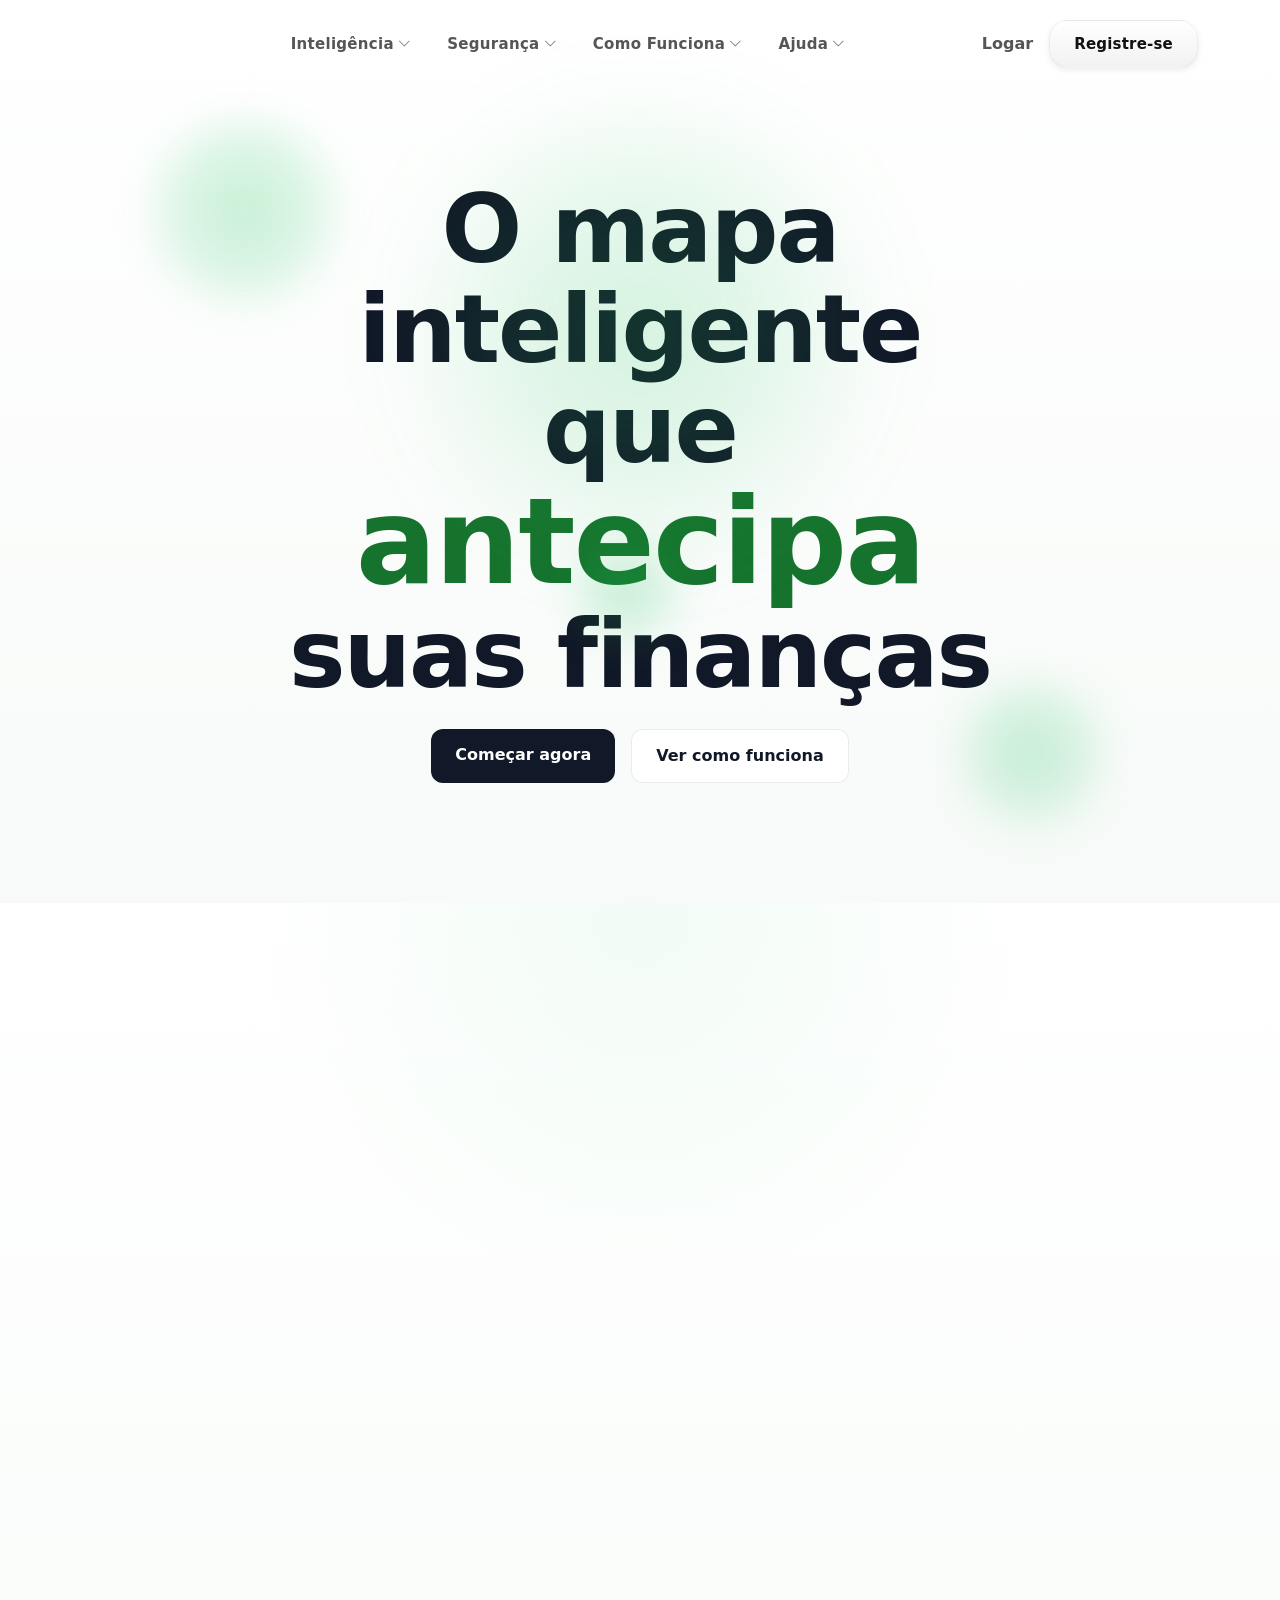
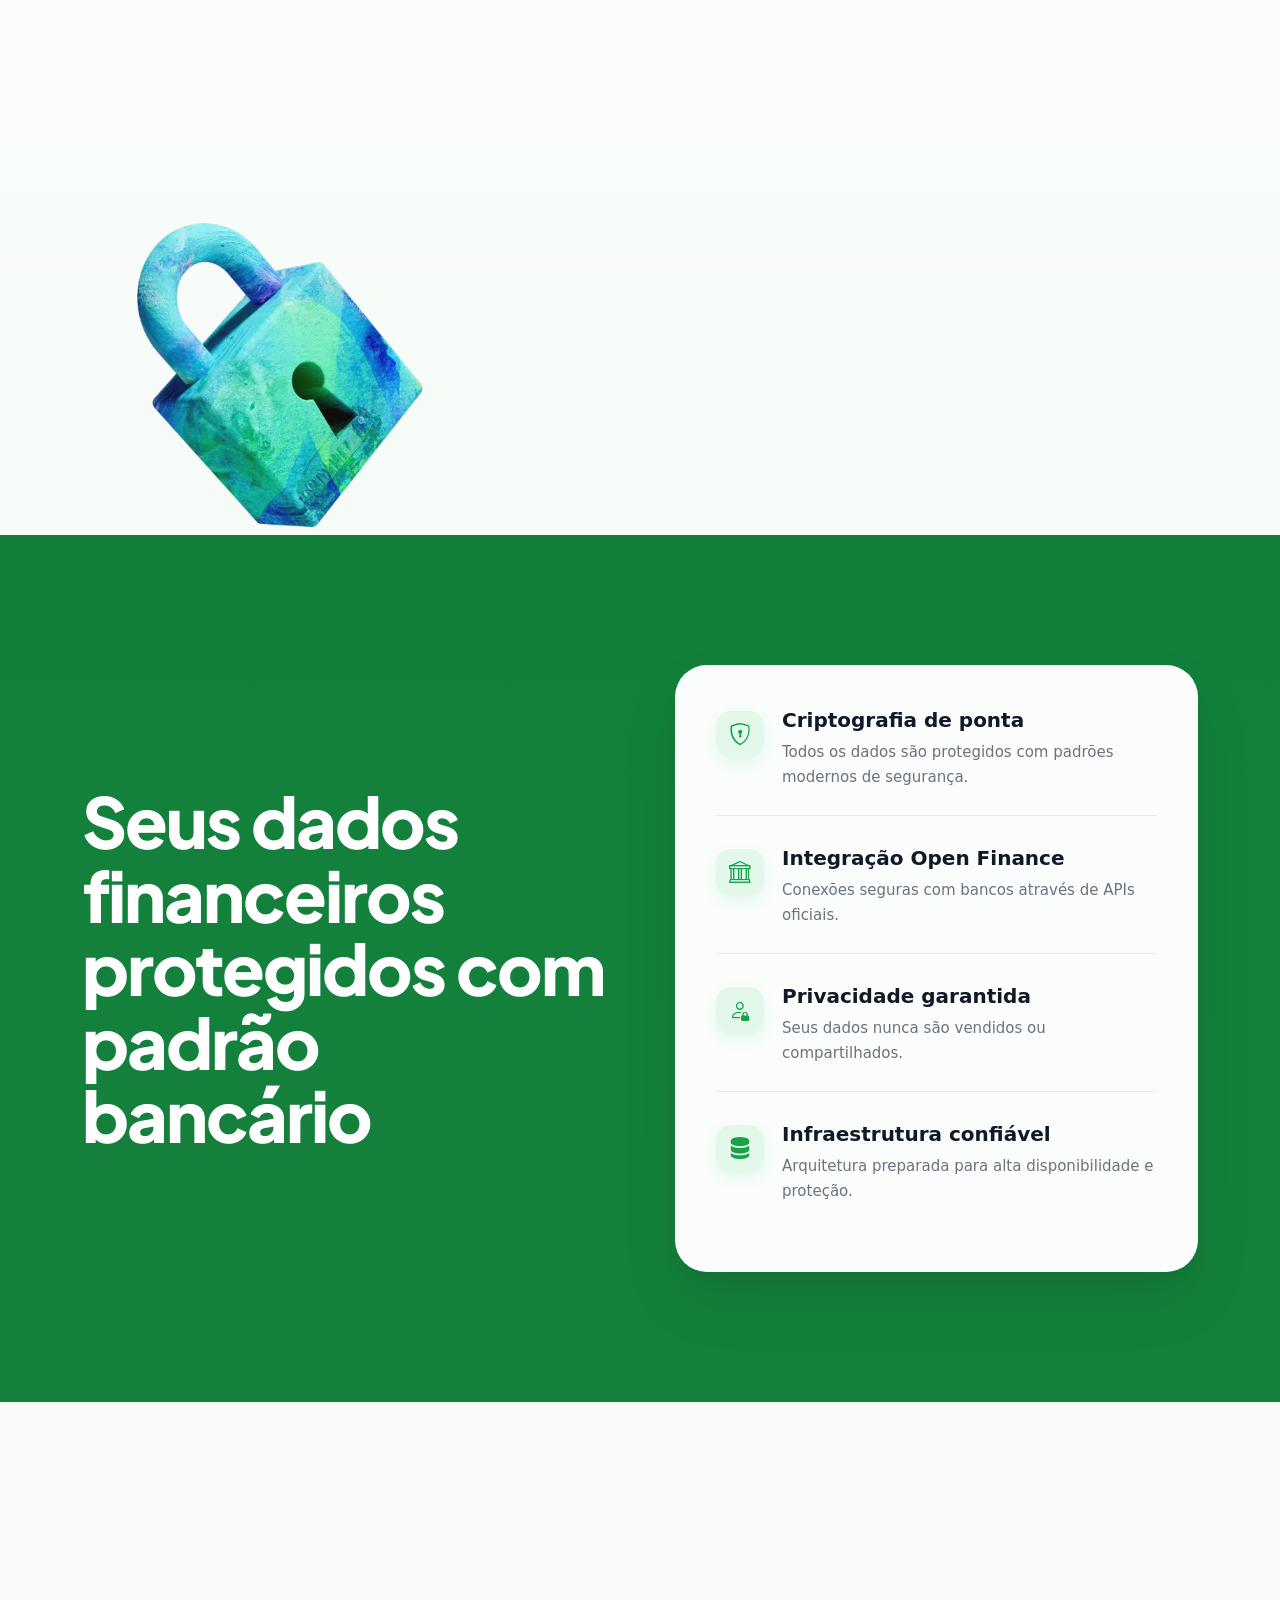
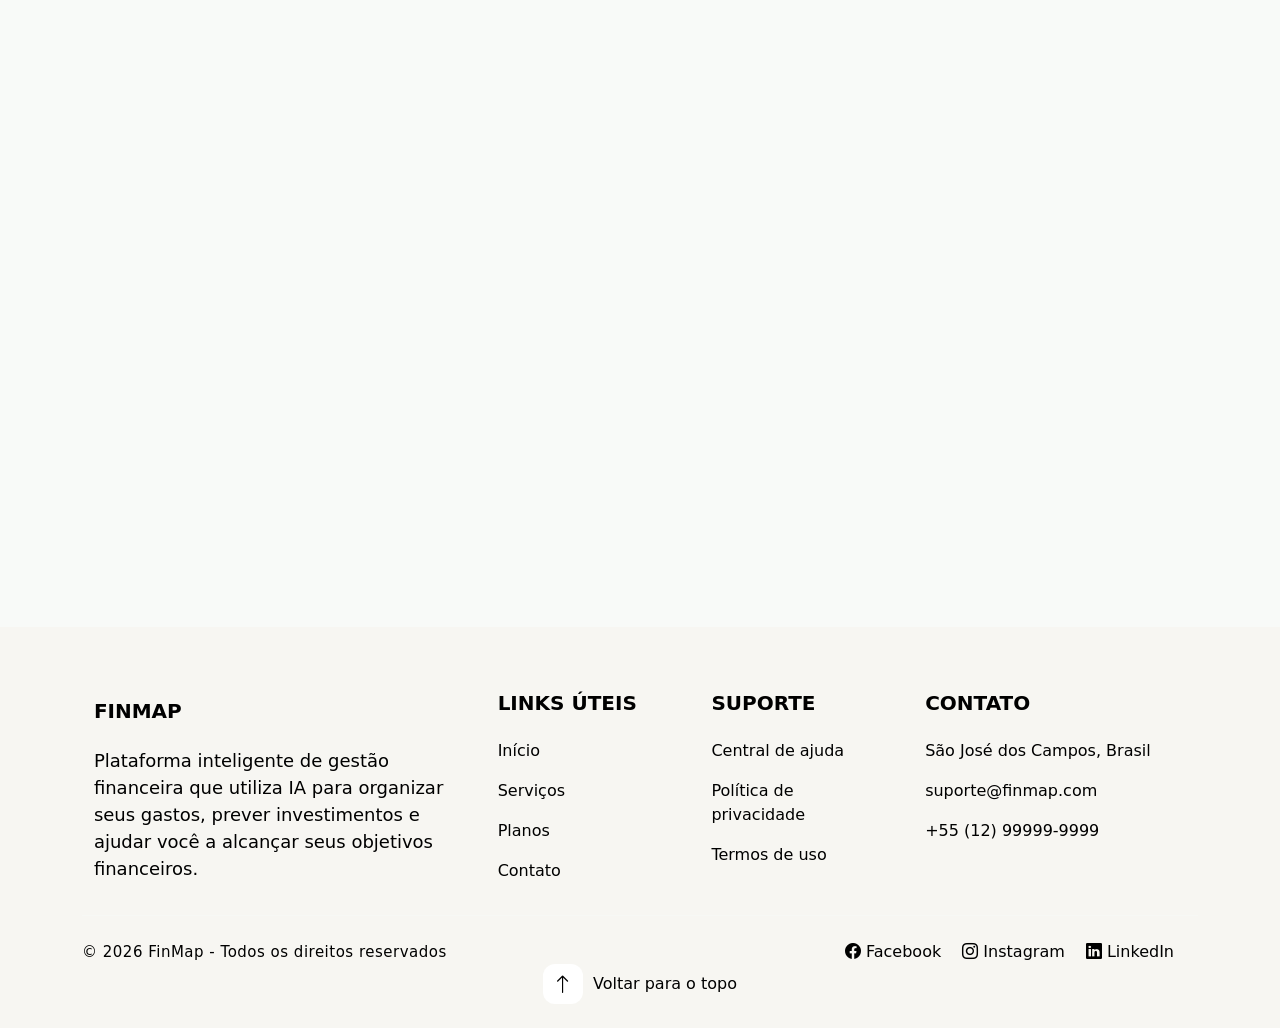
==== index.html @ a9d8cfef "Performance (index.HTML) Alteração de imagem PNG para Webp (Recurso de performance) na landing page." ====
<!DOCTYPE html>
<html lang="pt-br">

<head>
  <meta charset="UTF-8">
  <meta name="viewport" content="width=device-width, initial-scale=1.0">
  <title>FinMap</title>

<script>
    if ("scrollRestoration" in history) {
      history.scrollRestoration = "manual";
    }

    window.addEventListener("pageshow", () => {
      setTimeout(() => {
        window.scrollTo(0, 0);
      }, 0);
    });

    window.addEventListener("load", () => {
      setTimeout(() => {
        window.scrollTo(0, 0);
      }, 0);
    });
  </script>


  <link href="https://fonts.googleapis.com/css2?family=Archivo+Black&display=swap" rel="stylesheet">
  <link href="https://fonts.googleapis.com/css2?family=Plus+Jakarta+Sans:wght@600;700;800&display=swap" rel="stylesheet">

  <link href="https://cdn.jsdelivr.net/npm/bootstrap@5.3.8/dist/css/bootstrap.min.css" rel="stylesheet"
    integrity="sha384-sRIl4kxILFvY47J16cr9ZwB07vP4J8+LH7qKQnuqkuIAvNWLzeN8tE5YBujZqJLB" crossorigin="anonymous">

  <link rel="stylesheet" href="https://cdn.jsdelivr.net/npm/bootstrap-icons@1.11.3/font/bootstrap-icons.css">
  <link rel="stylesheet" href="./FinMap_Projeto/css/style.css">
</head>

<body>

  <header class="main-header" id="header">

    <div class="container header-content">

      <div class="logo">
  <a href="#">
    <img src="./FinMap_Projeto/img/Logo_moderno_da_FINMAP_em_verde-removebg-preview.png" alt="FinMap">
  </a>
</div>

      <nav class="menu d-none d-lg-flex">

        <div class="menu-item">
          <a href="#">Inteligência <i class="bi bi-chevron-down"></i></a>

          <div class="dropdown-panel">
            <div class="dropdown-left">
              <a href="#">Visão Geral</a>
              <a href="#">Análises</a>
              <a href="#">Automação</a>
              <a href="#">Insights</a>
              <a href="#">Relatórios</a>
            </div>

            <div class="dropdown-right">
              <div class="dropdown-card">
                <h4>Decisões Inteligentes</h4>
                <p>Use IA para interpretar dados e sugerir ações com mais rapidez.</p>
              </div>

              <div class="dropdown-card">
                <h4>Previsões Financeiras</h4>
                <p>Antecipe cenários e acompanhe tendências com mais precisão.</p>
              </div>
            </div>
          </div>
        </div>

        <div class="menu-item">
          <a href="#">Segurança <i class="bi bi-chevron-down"></i></a>

          <div class="dropdown-panel">
            <div class="dropdown-left">
              <a href="#">Proteção de Dados</a>
              <a href="#">Criptografia</a>
              <a href="#">Monitoramento</a>
              <a href="#">Controle de Acesso</a>
              <a href="#">Conformidade</a>
            </div>

            <div class="dropdown-right">
              <div class="dropdown-card">
                <h4>Segurança em Tempo Real</h4>
                <p>Monitore acessos e atividades críticas em um só lugar.</p>
              </div>

              <div class="dropdown-card">
                <h4>Privacidade Avançada</h4>
                <p>Proteja as informações sensíveis do seu negócio com confiança.</p>
              </div>
            </div>
          </div>
        </div>

        <div class="menu-item">
          <a href="#">Como Funciona <i class="bi bi-chevron-down"></i></a>

          <div class="dropdown-panel">
            <div class="dropdown-left">
              <a href="#">Etapas</a>
              <a href="#">Integração</a>
              <a href="#">Fluxo da Plataforma</a>
              <a href="#">Painéis</a>
              <a href="#">Implementação</a>
            </div>

            <div class="dropdown-right">
              <div class="dropdown-card">
                <h4>Processo Simplificado</h4>
                <p>Configure sua conta, conecte seus dados e acompanhe tudo em tempo real.</p>
              </div>

              <div class="dropdown-card">
                <h4>Operação Guiada</h4>
                <p>Uma estrutura clara para facilitar a adoção da plataforma.</p>
              </div>
            </div>
          </div>
        </div>

        <div class="menu-item">
          <a href="#">Ajuda <i class="bi bi-chevron-down"></i></a>

          <div class="dropdown-panel">
            <div class="dropdown-left">
              <a href="#">Central de Ajuda</a>
              <a href="#">Documentação</a>
              <a href="#">Suporte</a>
              <a href="#">Perguntas Frequentes</a>
              <a href="#">Contato</a>
            </div>

            <div class="dropdown-right">
              <div class="dropdown-card">
                <h4>Suporte Especializado</h4>
                <p>Encontre respostas rápidas e fale com a equipe quando precisar.</p>
              </div>

              <div class="dropdown-card">
                <h4>Documentação Completa</h4>
                <p>Guias claros para usar todos os recursos da plataforma.</p>
              </div>
            </div>
          </div>
        </div>

      </nav>

      <div class="actions d-flex align-items-center">
        <div class="login-wrapper">

          <a href="login.html" class="login">Logar</a>

          <div class="login-dropdown">
            <a href="#">Ir para o login</a>
          </div>

        </div>

        <a href="registro.html" class="btn-register">
    Registre-se
</a>
      </div>

    </div>
  </header>
  
  <section class="hero-section">

    <div class="container">

      <div class="hero-center">

        <h1 class="hero-title">
          O mapa inteligente que
          <span>antecipa</span>
          suas finanças
        </h1>

        <div class="hero-actions">
          <a href="#" class="hero-btn-primary">Começar agora</a>
          <a href="#" class="hero-btn-secondary">Ver como funciona</a>
        </div>

      </div>

      <div class="hero-glow"></div>

    </div>

    <div class="hero-orb orb-1" data-speed="18"></div>
    <div class="hero-orb orb-2" data-speed="28"></div>
    <div class="hero-orb orb-3" data-speed="22"></div>



  </section>

  <section class="how-section" id="como-funciona">
  <div class="container">

    <div class="section-header reveal">
      <h2 class="section-title">
        O FinMap conecta, interpreta e prevê sua vida financeira
      </h2>
      <p class="section-description">
        Da conexão com APIs bancárias à leitura OCR de notas fiscais, o sistema transforma
        dados dispersos em análises inteligentes, alertas e decisões mais estratégicas.
      </p>
    </div>

    <div class="how-stats-grid reveal">

      <article class="how-stat-card">
        <div class="how-stat-icon">
          <i class="bi bi-bank2"></i>
        </div>
        <span class="how-stat-label">Conexão bancária</span>
        <h3>API Bank</h3>
        <p>
          Integra contas e movimentações bancárias para capturar transações em tempo real
          com mais precisão e menos esforço manual.
        </p>
      </article>

      <article class="how-stat-card">
        <div class="how-stat-icon">
          <i class="bi bi-receipt-cutoff"></i>
        </div>
        <span class="how-stat-label">Leitura OCR</span>
        <h3>Notas fiscais</h3>
        <p>
          Extrai informações de comprovantes e notas por foto, convertendo dados físicos
          em registros financeiros estruturados automaticamente.
        </p>
      </article>

      <article class="how-stat-card">
        <div class="how-stat-icon">
          <i class="bi bi-cpu"></i>
        </div>
        <span class="how-stat-label">Análise inteligente</span>
        <h3>Classificação IA</h3>
        <p>
          Organiza despesas, identifica padrões de consumo e entende o comportamento
          financeiro para gerar uma leitura mais profunda dos gastos.
        </p>
      </article>

      <article class="how-stat-card">
        <div class="how-stat-icon">
          <i class="bi bi-graph-up-arrow"></i>
        </div>
        <span class="how-stat-label">Previsão financeira</span>
        <h3>Insights preditivos</h3>
        <p>
          Antecipação de riscos, projeções de orçamento e alertas estratégicos para apoiar
          decisões antes que o problema aconteça.
        </p>
      </article>

    </div>

    <div class="bank-integration reveal">
  <div class="bank-logos">

    <div class="bank-logo" aria-label="Nubank">
      <img src="./FinMap_Projeto/img/nubank_logo_icon_248348 (1).png" alt="Nubank">
    </div>

    <div class="bank-logo" aria-label="Itaú">
      <img src="./FinMap_Projeto/img/itau-preto.svg" alt="Itaú">
    </div>

    <div class="bank-logo" aria-label="Banco do Brasil">
      <img src="./FinMap_Projeto/img/banco-do-brasil-01-logo-black-and-white.svg" alt="Banco do Brasil">
    </div>

    <div class="bank-logo" aria-label="Bradesco">
      <img src="./FinMap_Projeto/img/Bradesco-logo.svg" alt="Bradesco">
    </div>

    <div class="bank-logo" aria-label="Santander">
      <img src="./FinMap_Projeto/img/santander-logo.svg" alt="Santander">
    </div>

    <div class="bank-logo" aria-label="Inter">
      <img src="./FinMap_Projeto/img/inter-banco.svg" alt="Inter">
    </div>

  </div>
</div>

  </div>
</section>


<div class="security-lock-floating">
  <img src="./FinMap_Projeto/img/cadeado.webp" alt="Segurança">
</div>

<section class="security-section">

  <div class="container security-container">

    <div class="security-left">
      <h2 class="security-title">
        Seus dados financeiros protegidos com padrão bancário
      </h2>
    </div>

    <div class="security-right-card">

      <div class="security-item">
        <i class="bi bi-shield-lock"></i>
        <div>
          <h4>Criptografia de ponta</h4>
          <p>Todos os dados são protegidos com padrões modernos de segurança.</p>
        </div>
      </div>

      <div class="security-item">
        <i class="bi bi-bank"></i>
        <div>
          <h4>Integração Open Finance</h4>
          <p>Conexões seguras com bancos através de APIs oficiais.</p>
        </div>
      </div>

      <div class="security-item">
        <i class="bi bi-person-lock"></i>
        <div>
          <h4>Privacidade garantida</h4>
          <p>Seus dados nunca são vendidos ou compartilhados.</p>
        </div>
      </div>

      <div class="security-item">
        <i class="bi bi-server"></i>
        <div>
          <h4>Infraestrutura confiável</h4>
          <p>Arquitetura preparada para alta disponibilidade e proteção.</p>
        </div>
      </div>

    </div>

  </div>

</section>

<section class="benefits-section">

  <div class="container benefits-wrap">

    <!-- LEFT -->
    <div class="benefits-left reveal">

      <h2 class="benefits-title">
        Mais controle e clareza sobre o seu dinheiro
      </h2>

      <div class="benefits-nav">

        <button class="benefits-btn prev-btn" type="button" aria-label="Anterior">
          <i class="bi bi-arrow-left"></i>
        </button>

        <button class="benefits-btn next-btn" type="button" aria-label="Próximo">
          <i class="bi bi-arrow-right"></i>
        </button>

      </div>

    </div>


    <!-- RIGHT -->
    <div class="benefits-right reveal">

      <div class="benefits-slider" id="benefitsSlider">

        <!-- CARD 1 -->
        <article class="benefit-card active">

          <div class="benefit-card-icon">
            <i class="bi bi-eye"></i>
          </div>

          <div class="benefit-card-content">
            <h4>Visão completa dos gastos</h4>
            <p>
              Entenda exatamente para onde seu dinheiro está indo,
              com leitura clara por categorias e movimentações.
            </p>
          </div>

          <span class="benefit-card-tag">
            Controle total
          </span>

        </article>


        <!-- CARD 2 -->
        <article class="benefit-card">

          <div class="benefit-card-icon">
            <i class="bi bi-bell"></i>
          </div>

          <div class="benefit-card-content">
            <h4>Alertas inteligentes</h4>
            <p>
              Receba avisos antes que seus gastos saiam do controle
              e antecipe desequilíbrios financeiros.
            </p>
          </div>

          <span class="benefit-card-tag">
            Monitoramento
          </span>

        </article>


        <!-- CARD 3 -->
        <article class="benefit-card">

          <div class="benefit-card-icon">
            <i class="bi bi-lightning-charge"></i>
          </div>

          <div class="benefit-card-content">
            <h4>Automação financeira</h4>
            <p>
              O sistema organiza dados automaticamente via API bancária
              e OCR, reduzindo trabalho manual.
            </p>
          </div>

          <span class="benefit-card-tag">
            Mais agilidade
          </span>

        </article>


        <!-- CARD 4 -->
        <article class="benefit-card">

          <div class="benefit-card-icon">
            <i class="bi bi-graph-up"></i>
          </div>

          <div class="benefit-card-content">
            <h4>Decisões mais inteligentes</h4>
            <p>
              Use análises e previsões para planejar melhor seu orçamento
              e tomar decisões com mais confiança.
            </p>
          </div>

          <span class="benefit-card-tag">
            Insights IA
          </span>

        </article>

      </div>

    </div>

  </div>

</section>

<footer class="footer text-light pt-5 pb-4">

  <div class="container text-md-left">
    <div class="row text-md-left">
      <div class="text-p col-md-4 col-lg-4 col-xl-4 mx-auto mt-4">
        <h5 class="text-uppercase mb-4 fw-bold">FinMap</h5>
        <p>
          Plataforma inteligente de gestão financeira que utiliza IA para
          organizar seus gastos, prever investimentos e ajudar você a
          alcançar seus objetivos financeiros.
        </p>
      </div>

      <div class="col-md-3 col-lg-2 col-xl-2 mx-auto mt-3">
        <h5 class="text-uppercase mb-4 fw-bold">Links úteis</h5>
        <p><a href="#" class="text-decoration-none">Início</a></p>
        <p><a href="#" class="text-decoration-none">Serviços</a></p>
        <p><a href="#" class="text-decoration-none">Planos</a></p>
        <p><a href="#" class="text-decoration-none">Contato</a></p>
      </div>

      <div class="col-md-3 col-lg-2 col-xl-2 mx-auto mt-3">
        <h5 class="text-uppercase mb-4 fw-bold">Suporte</h5>
        <p><a href="#" class="text-decoration-none">Central de ajuda</a></p>
        <p><a href="#" class="text-decoration-none">Política de privacidade</a></p>
        <p><a href="#" class="text-decoration-none">Termos de uso</a></p>
      </div>

      <div class="col-md-4 col-lg-3 col-xl-3 mx-auto mt-3">
        <h5 class="text-uppercase mb-4 fw-bold">Contato</h5>
        <p>São José dos Campos, Brasil</p>
        <p>suporte@finmap.com</p>
        <p>+55 (12) 99999-9999</p>
      </div>

    </div>

    <hr class="mb-4">

    <div class="row align-items-center">

      <div class="row align-items-center">

  <div class="col-md-7 col-lg-8">
    <p class="footer-text mb-0">
      © 2026 FinMap - Todos os direitos reservados
    </p>
  </div>

  <div class="col-md-5 col-lg-4 text-md-end footer-links">

    <a href="#" class="me-3">
      <i class="bi bi-facebook"></i> Facebook
    </a>

    <a href="#" class="me-3">
      <i class="bi bi-instagram"></i> Instagram
    </a>

    <a href="#">
      <i class="bi bi-linkedin"></i> LinkedIn
    </a>

  </div>

</div>
</div>

<a href="#" class="back-top">
  <span class="arrow-box">
    <i class="bi bi-arrow-up"></i>
  </span>
  <span class="back-text">Voltar para o topo</span>
</a>

</footer>

<script>
  document.addEventListener("DOMContentLoaded", () => {
    const benefitCards = document.querySelectorAll(".benefit-card");
    const prevBtn = document.querySelector(".prev-btn");
    const nextBtn = document.querySelector(".next-btn");

    if (!benefitCards.length || !prevBtn || !nextBtn) return;

    let currentIndex = 0;

    function updateBenefitsSlider() {
      benefitCards.forEach((card, index) => {
        card.classList.remove("active", "next", "hidden");

        if (index === currentIndex) {
          card.classList.add("active");
        } else if (index === (currentIndex + 1) % benefitCards.length) {
          card.classList.add("next");
        } else {
          card.classList.add("hidden");
        }
      });
    }

    prevBtn.addEventListener("mousedown", (e) => e.preventDefault());
    nextBtn.addEventListener("mousedown", (e) => e.preventDefault());

    prevBtn.addEventListener("click", (e) => {
      e.preventDefault();
      currentIndex = (currentIndex - 1 + benefitCards.length) % benefitCards.length;
      updateBenefitsSlider();
    });

    nextBtn.addEventListener("click", (e) => {
      e.preventDefault();
      currentIndex = (currentIndex + 1) % benefitCards.length;
      updateBenefitsSlider();
    });

    updateBenefitsSlider();
  });
</script>

  <script src="./FinMap_Projeto/js/script.js"></script>
  <script src="https://cdn.jsdelivr.net/npm/bootstrap@5.3.8/dist/js/bootstrap.bundle.min.js"></script>


</body>

</html>
---- FinMap_Projeto/css/style.css ----
/* =========================
   BASE
========================= */

body {
    margin: 0;
    background: #ffffff;
    font-family: system-ui;
}


/* =========================
   HEADER
========================= */

.main-header {
    position: fixed;
    top: 0;
    left: 0;
    width: 100%;
    height: 88px; /* altura fixa do header */
    padding: 0;   /* remove o padding que fazia crescer */
    transition: all 0.35s ease;
    z-index: 1000;
    display: flex;
    align-items: center;
}

.main-header.scrolled {
    height: 74px;
    background: rgba(255, 255, 255, 0.75);
    backdrop-filter: blur(12px);
    -webkit-backdrop-filter: blur(12px);
    border-bottom: 1px solid rgba(0, 0, 0, 0.08);
    box-shadow: 0 4px 20px rgba(0, 0, 0, 0.05);
}

.header-content {
    display: flex;
    align-items: center;
    justify-content: space-between;
    width: 100%;
    height: 100%;
}

/* =========================
   LOGO
========================= */

.logo {
    display: flex;
    align-items: center;
    height: 100%;
    flex-shrink: 0;
}

.logo a {
    display: flex;
    align-items: center;
    height: 100%;
    text-decoration: none;
}

.logo img {
    display: block;
    height: 200px; /* aumenta aqui sem crescer o header */
    width: auto;
    max-width: 220px;
    object-fit: contain;
}
/* =========================
   MENU
========================= */

.menu {
    display: flex;
    align-items: center;
    gap: 8px;
}

.menu-item {
    position: relative;
}

/* área invisível para manter o hover ao mover o mouse até o dropdown */
.menu-item::after {
    content: "";
    position: absolute;
    top: 100%;
    left: 0;
    width: 100%;
    height: 24px;
}

.menu-item > a {
    text-decoration: none;
    margin: 0 14px;
    color: #555;
    font-size: 15px;
    font-weight: 700;
    letter-spacing: 0.3px;

    display: flex;
    align-items: center;
    gap: 4px;

    transition: color 0.35s ease;
}

.menu-item > a:hover {
    color: #000;
}

.menu-item > a i {
    font-size: 13px;
    opacity: 0.8;
    color: inherit;
    display: inline-block;
    transition: transform 0.35s ease, color 0.35s ease, opacity 0.35s ease;
}

.menu-item:hover > a i {
    transform: translateY(3px);
    opacity: 1;
}


/* =========================
   DROPDOWN PANEL
========================= */

.dropdown-panel {
    position: absolute;
    top: calc(100% + 22px);
    left: 50%;
    transform: translateX(-50%) translateY(12px);

    width: 560px;
    min-height: 230px;

    display: flex;
    gap: 22px;

    padding: 22px;
    border-radius: 24px;

    background: rgba(255, 255, 255, 0.78);
    backdrop-filter: blur(18px);
    -webkit-backdrop-filter: blur(18px);

    border: 1px solid rgba(0, 0, 0, 0.08);
    box-shadow: 0 20px 60px rgba(0, 0, 0, 0.10);

    opacity: 0;
    visibility: hidden;
    pointer-events: none;

    transition: opacity 0.28s ease, transform 0.28s ease, visibility 0.28s ease;
    z-index: 999;
}

.menu-item:hover .dropdown-panel {
    opacity: 1;
    visibility: visible;
    pointer-events: auto;
    transform: translateX(-50%) translateY(0);
}


/* =========================
   DROPDOWN LEFT
========================= */

.dropdown-left {
    width: 180px;
    display: flex;
    flex-direction: column;
    gap: 14px;
    padding-top: 6px;
}

.dropdown-left a {
    text-decoration: none;
    color: #3f3f3f;
    font-size: 15px;
    font-weight: 600;
    transition: color 0.25s ease, transform 0.25s ease;
}

.dropdown-left a:hover {
    color: #000;
    transform: translateX(4px);
}


/* =========================
   DROPDOWN RIGHT
========================= */

.dropdown-right {
    flex: 1;
    display: grid;
    grid-template-columns: repeat(2, 1fr);
    gap: 14px;
}


/* =========================
   DROPDOWN CARDS
========================= */

.dropdown-card {
    min-height: 170px;
    padding: 18px;
    border-radius: 18px;

    background: linear-gradient(
        180deg,
        rgba(255, 255, 255, 0.85),
        rgba(244, 244, 244, 0.92)
    );

    border: 1px solid rgba(0, 0, 0, 0.06);

    box-shadow:
        0 8px 24px rgba(0, 0, 0, 0.06),
        inset 0 1px 0 rgba(255, 255, 255, 0.8);

    transition: transform 0.28s ease, box-shadow 0.28s ease;
}

.dropdown-card:hover {
    transform: translateY(-3px);
    box-shadow:
        0 14px 28px rgba(0, 0, 0, 0.10),
        inset 0 1px 0 rgba(255, 255, 255, 0.85);
}

.dropdown-card h4 {
    margin: 0 0 10px 0;
    font-size: 20px;
    line-height: 1.2;
    color: #1d1d1d;
    font-weight: 700;
}

.dropdown-card p {
    margin: 0;
    font-size: 13px;
    line-height: 1.5;
    color: #555;
}




/* =========================
   ACTIONS
========================= */

.actions {
    display: flex;
    align-items: center;
    gap: 16px;
}

.login-wrapper {
    position: relative;
    display: flex;
    align-items: center;
}

.login {
    color: #555;
    cursor: pointer;
    font-weight: 600;
    text-decoration: none;
    transition: color 0.3s ease;
}

.login:hover {
    color: #000;
}


/* =========================
   LOGIN TOOLTIP
========================= */

.login-tooltip {
    position: absolute;
    top: calc(100% + 12px);
    left: 50%;
    transform: translateX(-50%) translateY(8px);

    background: #111;
    color: #fff;

    padding: 10px 14px;
    border-radius: 14px;

    font-size: 13px;
    font-weight: 500;
    line-height: 1;

    white-space: nowrap;

    opacity: 0;
    visibility: hidden;
    pointer-events: none;

    box-shadow: 0 10px 24px rgba(0, 0, 0, 0.18);
    transition: opacity 0.25s ease, transform 0.25s ease, visibility 0.25s ease;

    z-index: 1001;
}

.login-tooltip::after {
    content: "";
    position: absolute;
    top: -6px;
    left: 50%;
    transform: translateX(-50%);

    border-width: 6px;
    border-style: solid;
    border-color: transparent transparent #111 transparent;
}

.login-wrapper:hover .login-tooltip {
    opacity: 1;
    visibility: visible;
    transform: translateX(-50%) translateY(0);
}

/* LOGIN DROPDOWN */

.login-wrapper {
    position: relative;
    display: flex;
    align-items: center;
}

.login {
    color: #555;
    cursor: pointer;
    font-weight: 600;
    text-decoration: none;
    transition: color 0.3s ease;
}

.login:hover {
    color: #000;
}

.login-dropdown {
    position: absolute;
    top: calc(100% + 18px);
    left: 50%;
    transform: translateX(-50%) translateY(10px);

    min-width: max-content;
    white-space: nowrap;

    padding: 12px 16px;
    border-radius: 14px;

    background: rgba(255, 255, 255, 0.78);
    backdrop-filter: blur(18px);
    -webkit-backdrop-filter: blur(18px);

    border: 1px solid rgba(0, 0, 0, 0.08);
    box-shadow: 0 12px 32px rgba(0, 0, 0, 0.08);

    opacity: 0;
    visibility: hidden;
    pointer-events: none;

    transition: opacity 0.25s ease, transform 0.25s ease, visibility 0.25s ease;
    z-index: 999;
}

.login-dropdown a {
    display: block;
    text-decoration: none;
    color: #333;
    font-size: 14px;
    font-weight: 600;
    white-space: nowrap;
}

.login-wrapper:hover .login-dropdown {
    opacity: 1;
    visibility: visible;
    transform: translateX(-50%) translateY(0);
}

/* =========================
   BUTTON
========================= */

.btn-register {

    position: relative;
    overflow: hidden;

    padding: 12px 24px; /* botão maior */

    border-radius: 19px; /* menos arredondado */

    border: 1px solid rgba(60, 134, 53, 0.08);

    background: linear-gradient(
        180deg,
        rgba(255, 255, 255, 0.6),
        rgba(240, 240, 240, 0.9)
    );

    color: #111;

    font-size: 15px; /* texto maior */
    font-weight: 600;

    letter-spacing: 0.2px;
    text-decoration: none;
    box-shadow:
        0 2px 6px rgba(0, 0, 0, 0.08),
        inset 0 1px 0 rgba(255, 255, 255, 0.6);

    transition: all 0.25s ease;
}

.btn-register:hover {

    transform: translateY(-2px);

    box-shadow:
        0 8px 18px rgba(0, 0, 0, 0.12),
        inset 0 1px 0 rgba(255, 255, 255, 0.7);

}

.btn-register::before {
    content: "";
    position: absolute;
    top: 0;
    left: -75%;
    width: 50%;
    height: 100%;
    background: linear-gradient(
        120deg,
        transparent,
        rgba(255, 255, 255, 0.8),
        transparent
    );
    transform: skewX(-20deg);
}

.btn-register:hover::before {
    animation: shine 0.9s ease;
}

@keyframes shine {
    0% {
        left: -75%;
    }
    100% {
        left: 125%;
    }
}

/* =========================
   HERO
========================= */

.hero-section{
padding:180px 0 120px;
background:linear-gradient(180deg,#ffffff,#f7faf8);
position:relative;
overflow:hidden;
}

/* TEXTO CENTRAL */

.hero-center{
max-width:720px;
margin:0 auto;
text-align:center;
display:flex;
flex-direction:column;
align-items:center;
gap:24px;
animation:fadeUp 0.9s ease forwards;
}

.hero-title{
font-size: 95px;
line-height:1.05;
letter-spacing:-2px;
color:#111827;
margin:0;
font-weight:800;
}

.hero-title span{
color:#16732d;
font-size: 120px;
}

.hero-description{
font-size:18px;
line-height:1.7;
color:#4b5563;
max-width:620px;
}

.hero-actions{
display:flex;
gap:16px;
flex-wrap:wrap;
justify-content:center;
}

/* BOTÕES */

.hero-btn-primary{
background:#111827;
color:#fff;
padding:14px 24px;
border-radius:12px;
text-decoration:none;
font-weight:600;
transition:all .25s ease;
}

.hero-btn-primary:hover{
transform:translateY(-2px);
box-shadow:0 10px 25px rgba(0,0,0,.15);
}

.hero-btn-secondary{
background:white;
border:1px solid rgba(0,0,0,.08);
padding:14px 24px;
border-radius:12px;
text-decoration:none;
color:#111827;
font-weight:600;
transition:all .25s ease;
}

.hero-btn-secondary:hover{
transform:translateY(-2px);
box-shadow:0 10px 20px rgba(0,0,0,.08);
}

/* GLOW VERDE SUAVE */

.hero-glow{
position:absolute;
width:420px;
height:420px;
background:radial-gradient(circle,rgba(34,197,94,.20),transparent);
border-radius:50%;
top:120px;
left:50%;
transform:translateX(-50%);
filter:blur(50px);
animation:pulseGlow 5s ease-in-out infinite;
}

/* =========================
   HERO TECH FEATURES
========================= */

.hero-tech{
    margin-top:28px;

    display:flex;
    justify-content:center;
    flex-wrap:wrap;
    gap:18px;
}

.hero-tech span{
    display:flex;
    align-items:center;
    gap:8px;

    font-size:14px;
    color:#4b5563;

    padding:8px 12px;
    border-radius:999px;

    background:rgba(255,255,255,0.6);
    border:1px solid rgba(0,0,0,0.06);

    backdrop-filter:blur(10px);
}

.hero-tech i{
    color:#16a34a;
    font-size:15px;
}

/* =========================
   ANIMAÇÕES
========================= */

@keyframes fadeUp{
from{
opacity:0;
transform:translateY(40px);
}
to{
opacity:1;
transform:translateY(0);
}
}

@keyframes pulseGlow{
0%,100%{
transform:translateX(-50%) scale(1);
opacity:.8;
}
50%{
transform:translateX(-50%) scale(1.08);
opacity:1;
}
}   

/* =========================
   RESPONSIVO
========================= */

@media (max-width:991px){

.hero-title{
font-size:52px;
}

.hero-description{
font-size:17px;
}

}

@media (max-width:575px){

.hero-section{
padding:150px 0 80px;
}

.hero-title{
font-size:38px;
line-height:1.1;
letter-spacing:-1px;
}

.hero-description{
font-size:16px;
}

.hero-actions{
flex-direction:column;
width:100%;
}

.hero-btn-primary,
.hero-btn-secondary{
width:100%;
text-align:center;
}

}

/* =========================
   HERO ORBS
========================= */

.hero-orb{
    position: absolute;
    border-radius: 50%;
    background: radial-gradient(circle, rgba(34,197,94,0.25), rgba(34,197,94,0.05));
    filter: blur(20px);
    pointer-events: none;

    transition: transform 0.18s linear;
    will-change: transform;
}

.orb-1{
    width: 180px;
    height: 180px;
    top: 120px;
    left: 12%;
}

.orb-2{
    width: 140px;
    height: 140px;
    bottom: 80px;
    right: 14%;
}

.orb-3{
    width: 100px;
    height: 100px;
    top: 60%;
    left: 45%;
}







/* =========================
   HOW SECTION - NOVO MODELO
========================= */

.how-section {
    position: relative;
    padding: 120px 0;
    background:
        radial-gradient(circle at 50% 0%, rgba(34, 197, 94, 0.06), transparent 28%),
        linear-gradient(180deg, #ffffff 0%, #f6fbf7 100%);
    overflow: hidden;
}

.how-stat-icon {
    width: 52px;
    height: 52px;
    border-radius: 16px;
    display: flex;
    align-items: center;
    justify-content: center;
    margin-bottom: 18px;

    background: rgba(255, 255, 255, 0.14);
    border: 1px solid rgba(255, 255, 255, 0.18);

    backdrop-filter: blur(8px);
    -webkit-backdrop-filter: blur(8px);

    box-shadow:
        inset 0 1px 0 rgba(255, 255, 255, 0.18),
        0 8px 18px rgba(0, 0, 0, 0.08);
}

.how-stat-icon i {
    font-size: 22px;
    color: #ffffff;
}

.section-header {
    max-width: 760px;
    margin: 0 auto 64px;
    text-align: center;
}

.section-tag {
    display: inline-flex;
    align-items: center;
    justify-content: center;
    padding: 8px 14px;
    border-radius: 999px;
    background: rgba(34, 197, 94, 0.08);
    color: #15803d;
    border: 1px solid rgba(34, 197, 94, 0.12);
    font-size: 13px;
    font-weight: 700;
    margin-bottom: 18px;
}

.section-title {
    margin: 0 0 18px;
    font-size: 60px;
    line-height: 1.12;
    letter-spacing: -1.5px;
    color: #111827;
    font-weight: 800;
}

.section-description {
    margin: 0 auto;
    max-width: 680px;
    font-size: 17px;
    line-height: 1.75;
    color: #6b7280;
}

/* GRID DOS CARDS */

.how-stats-grid {
    display: grid;
    grid-template-columns: repeat(4, 1fr);
    gap: 0;
    max-width: 1200px;
    margin: 0 auto;
}

/* CARD ESTILO CONECTADO */

.how-stat-card {
    position: relative;
    background: linear-gradient(180deg, #1a9645 0%, #157d3a 100%);
    min-height: 250px;
    padding: 26px 24px 24px;
    color: #ffffff;
    border-radius: 28px;
    overflow: visible;
    transition: transform 0.35s ease, box-shadow 0.35s ease;
    box-shadow: 0 14px 28px rgba(21, 128, 61, 0.18);
    z-index: 1;
}

/* encaixe entre os cards */
.how-stat-card:not(:last-child) {
    margin-right: 10px;
}

.how-stat-card:not(:last-child)::after {
    content: "";
    position: absolute;
    top: 50%;
    right: -18px;
    transform: translateY(-50%);
    width: 36px;
    height: 72px;
    background: #f6fbf7;
    border-radius: 20px;
    z-index: 3;
    box-shadow: inset 0 0 0 8px #f6fbf7;
}

.how-stat-card:hover {
    transform: translateY(-8px);
    box-shadow: 0 22px 38px rgba(21, 128, 61, 0.24);
}

.how-stat-label {
    display: inline-block;
    font-size: 13px;
    font-weight: 500;
    line-height: 1.4;
    color: rgba(255, 255, 255, 0.78);
    margin-bottom: 34px;
}

.how-stat-card h3 {
    margin: 0 0 18px;
    font-size: 42px;
    line-height: 1;
    letter-spacing: -1.5px;
    font-weight: 800;
    color: #ffffff;
}

.how-stat-card p {
    margin: 0;
    font-size: 14px;
    line-height: 1.7;
    color: rgba(255, 255, 255, 0.88);
    max-width: 95%;
}

/* reveal */

.reveal {
    opacity: 0;
    transform: translateY(38px);
    transition: opacity 0.8s ease, transform 0.8s ease;
}

.reveal.active {
    opacity: 1;
    transform: translateY(0);
}

/* RESPONSIVO */

@media (max-width: 1199px) {
    .how-stats-grid {
        grid-template-columns: repeat(2, 1fr);
        gap: 18px;
    }

    .how-stat-card:not(:last-child) {
        margin-right: 0;
    }

    .how-stat-card:not(:last-child)::after {
        display: none;
    }
}

@media (max-width: 767px) {
    .how-section {
        padding: 90px 0;
    }

    .section-title {
        font-size: 34px;
        line-height: 1.15;
        letter-spacing: -1px;
    }

    .section-description {
        font-size: 16px;
    }

    .how-stats-grid {
        grid-template-columns: 1fr;
        gap: 16px;
    }

    .how-stat-card {
        min-height: auto;
        padding: 22px 20px;
        border-radius: 22px;
    }

    .how-stat-label {
        margin-bottom: 22px;
    }

    .how-stat-card h3 {
        font-size: 32px;
    }

    .how-stat-card p {
        font-size: 14px;
        max-width: 100%;
    }
}


/* =========================
   BANK INTEGRATION
========================= */

.bank-integration{
    margin-top:70px;
    text-align:center;
}


/* container das logos */

.bank-logos{

    display:flex;
    justify-content:center;
    align-items:center;
    background:#f7f6f2;
    border-radius:26px;
    padding:22px 28px;
    max-width:950px;
    margin:0 auto;
    gap:0;
}

/* cada banco */

.bank-logo{

    position:relative;
    display:flex;
    align-items:center;
    justify-content:center;
    height:60px;
    padding:0 28px;
}



/* linha divisória */

.bank-logo:not(:last-child)::after{

    content:"";
    position:absolute;
    right:0;
    top:50%;
    transform:translateY(-50%);
    width:1px;
    height:30px;
    background:rgba(0,0,0,0.12);
}

/* imagens */

.bank-logo img{

    max-height:66px;
    width:auto;
    object-fit:contain;
    filter:brightness(0); /* deixa preto */
    opacity:.75;
    transition:.25s ease;
}

.bank-logo img:hover{

    opacity:1;

    transform:translateY(-2px);
}

/* RESPONSIVO */

@media(max-width:900px){

.bank-logos{
flex-wrap:wrap;
gap:14px;
}

.bank-logo{
padding:8px 18px;
}

.bank-logo:not(:last-child)::after{
display:none;
}

}


/* =========================
   SECURITY SECTION
========================= */

.security-section{
    padding: 130px 0;
    background: linear-gradient(180deg, #12803a, #15803d);
    position: relative;
    overflow: hidden;
}

.security-container{
    display: grid;
    grid-template-columns: 1fr 1fr;
    gap: 70px;
    align-items: center;
}

/* LEFT */

.security-left{
    max-width: 560px;
}

.security-title{
    margin: 0;
    font-family: "Plus Jakarta Sans", sans-serif;
    font-size: 70px;
    line-height: 1.05;
    letter-spacing: -2px;
    font-weight: 800;
    color: #ffffff;
    max-width: 640px;
}

/* RIGHT CARD */

.security-right-card{
    background: rgba(255, 255, 255, 0.98);
    border-radius: 32px;
    padding: 42px 40px;
    box-shadow:
        0 30px 60px rgba(0, 0, 0, 0.08),
        0 12px 24px rgba(0, 0, 0, 0.05);
    display: flex;
    flex-direction: column;
    gap: 30px;
    border: 1px solid rgba(255, 255, 255, 0.6);
    backdrop-filter: blur(8px);
    -webkit-backdrop-filter: blur(8px);
}

/* ITEMS */

.security-item{
    display: flex;
    align-items: flex-start;
    gap: 18px;
    padding-bottom: 24px;
    transition: transform 0.25s ease;
}

.security-item:hover{
    transform: translateX(4px);
}

.security-item:not(:last-child){
    border-bottom: 1px solid rgba(17, 24, 39, 0.08);
}

/* ICON */

.security-item i{
    width: 48px;
    height: 48px;
    border-radius: 15px;
    display: flex;
    align-items: center;
    justify-content: center;
    background: rgba(34, 197, 94, 0.10);
    color: #16a34a;
    font-size: 22px;
    flex-shrink: 0;
    margin-top: 2px;
    box-shadow:
        inset 0 1px 0 rgba(255, 255, 255, 0.7),
        0 6px 14px rgba(34, 197, 94, 0.10);
}

/* TEXT */

.security-item h4{
    margin: 0 0 8px 0;
    font-size: 20px;
    line-height: 1.2;
    font-weight: 750;
    color: #111827;
}

.security-item p{
    margin: 0;
    font-size: 15px;
    line-height: 1.7;
    color: #6b7280;
}

/* RESPONSIVO */

@media (max-width: 1200px){

.security-title{
    font-size: 64px;
    line-height: 1.05;
}

}

@media (max-width: 1100px){

.security-title{
    font-size: 56px;
    line-height: 1.05;
}

}

@media (max-width: 900px){

.security-container{
    grid-template-columns: 1fr;
    gap: 40px;
}

.security-left{
    max-width: 100%;
}

.security-title{
    font-size: 44px;
    line-height: 1.08;
    letter-spacing: -1.5px;
}

}

@media (max-width: 575px){

.security-section{
    padding: 90px 0;
}

.security-title{
    font-size: 34px;
    line-height: 1.1;
    letter-spacing: -1px;
}

.security-right-card{
    padding: 24px 20px;
    border-radius: 22px;
    gap: 22px;
}

.security-item{
    gap: 14px;
    padding-bottom: 18px;
}

.security-item i{
    width: 42px;
    height: 42px;
    font-size: 20px;
}

.security-item h4{
    font-size: 18px;
}

.security-item p{
    font-size: 14px;
}

}

/* =========================
   LOCK BETWEEN SECTIONS
========================= */

.security-lock-floating{

    position:absolute;

    left:8%;

    top:1800px;

    z-index:5;

}

.security-lock-floating img{

    width:350px;

    height:auto;

    object-fit:contain;

    opacity:.95;
}

/* =========================
   FOOTER
========================= */

.footer{
    background-color: #f7f6f2
}

/* textos gerais */

.footer h5,
.footer p{
    color:#000;
}

/* descrição */

.text-p p{
    font-size:18px;
    color:#000;
}

/* links úteis e suporte */

.footer a{
    color:#000;
    text-decoration:none;
}

/* redes sociais */

.footer-links a{
    color:#000;
    font-weight:500;
    position:relative;
    transition:0.3s;
}

.footer-links a::after{
content:"";
position:absolute;
width:0%;
height:2px;
background:#16a34a;
left:0;
bottom:-3px;
transition:0.3s;
}

.footer-links a:hover::after{
width:100%;
}

.footer-links a:hover{
color:#000;
}

/* copyright */

.footer-text{
color:#000;
font-size:15px;
letter-spacing:0.5px;
}

/* botão voltar topo */

.back-top{
display:flex;
align-items:center;
justify-content:center;
gap:10px;
text-decoration:none;
color:#000;
font-weight:500;
margin:auto;
}

.arrow-box{
width:40px;
height:40px;
background:#ffffff;
border-radius:12px;
display:flex;
align-items:center;
justify-content:center;
color:black;
font-size:20px;
transition:0.3s;
}

.back-top:hover .arrow-box{
background:#dcdcdc;
transform:translateY(-2px);
}

.back-top:hover{
color:#000;
}

/* scroll suave */

html{
scroll-behavior:smooth;
}

/* =========================
   BENEFITS SECTION
========================= */

.benefits-section{
    padding: 120px 0;
    background: #f8faf8;
    overflow: hidden;
}

.benefits-wrap{
    display: grid;
    grid-template-columns: 0.9fr 1.1fr;
    gap: 48px;
    align-items: center;
}

/* LEFT */

.benefits-left{
    max-width: 460px;
}

.benefits-title{
    margin: 0 0 34px 0;
    font-size: 80px;
    line-height: 1.02;
    letter-spacing: -2px;
    font-weight: 800;
    color: #111827;
}

.benefits-nav{
    display: flex;
    align-items: center;
    gap: 14px;
}

.benefits-btn{
    width: 62px;
    height: 62px;
    border: none;
    border-radius: 50%;
    display: flex;
    align-items: center;
    justify-content: center;
    font-size: 28px;
    cursor: pointer;
    transition: all 0.3s ease;
}

.prev-btn{
    background: #e7e7e7;
    color: #8f8f8f;
}

.next-btn{
    background-color: #bbbbbb;
}

.benefits-header-row{
    display:flex;
    align-items:center;
    justify-content:space-between;
    gap:30px;
}

.benefits-btn:hover{
    transform: translateY(-2px);
}

/* RIGHT */

.benefits-right{
    position: relative;
    min-height: 560px;
    display: flex;
    align-items: center;
}

.benefits-slider{
    position: relative;
    width: 100%;
    height: 560px;
}

/* CARDS */

.benefit-card{
    position: absolute;
    top: 0;
    width: 430px;
    height: 100%;
    border-radius: 34px;
    padding: 34px 30px 26px;
    display: flex;
    flex-direction: column;
    justify-content: space-between;
    box-shadow: 0 18px 38px rgba(0, 0, 0, 0.06);
    transition: transform 0.45s ease, opacity 0.45s ease;
    overflow: hidden;
}

.benefit-card:nth-child(1){
    background: #9be06b;
    color: #111827;
}

.benefit-card:nth-child(2){
    background: #0f3d00;
    color: #d9ffb8;
}

.benefit-card:nth-child(3){
    background: #dff5d0;
    color: #111827;
}

.benefit-card:nth-child(4){
    background: #1d4d0f;
    color: #e6ffd0;
}

/* estado visual */
.benefit-card.active{
    left: 0;
    transform: translateX(0) scale(1);
    z-index: 3;
    opacity: 1;
}

.benefit-card.next{
    left: 0;
    transform: translateX(72%) scale(0.94);
    z-index: 2;
    opacity: 1;
}

.benefit-card.hidden{
    left: 0;
    transform: translateX(140%) scale(0.9);
    z-index: 1;
    opacity: 0;
    pointer-events: none;
}

/* conteúdo */

.benefit-card-icon{
    width: 58px;
    height: 58px;
    border-radius: 18px;
    display: flex;
    align-items: center;
    justify-content: center;
    font-size: 24px;
    background: rgba(255, 255, 255, 0.22);
    backdrop-filter: blur(8px);
    -webkit-backdrop-filter: blur(8px);
}

.benefit-card-content{
    margin-top: auto;
    margin-bottom: 28px;
}

.benefit-card h4{
    margin: 0 0 14px 0;
    font-size: 34px;
    line-height: 1.05;
    letter-spacing: -1px;
    font-weight: 800;
}

.benefit-card p{
    margin: 0;
    font-size: 17px;
    line-height: 1.7;
    max-width: 90%;
    color: inherit;
    opacity: 0.88;
}

.benefit-card-tag{
    align-self: flex-start;
    padding: 14px 26px;
    border-radius: 999px;
    font-size: 14px;
    font-weight: 700;
    background: rgba(0, 0, 0, 0.16);
    color: inherit;
}

/* REVEAL */

.reveal {
    opacity: 0;
    transform: translateY(38px);
    transition: opacity 0.8s ease, transform 0.8s ease;
}

.reveal.active {
    opacity: 1;
    transform: translateY(0);
}

/* RESPONSIVO */

@media (max-width: 1200px){
    .benefits-title{
        font-size: 48px;
    }

    .benefit-card{
        width: 380px;
    }

    .benefit-card.next{
        transform: translateX(68%) scale(0.93);
    }
}

@media (max-width: 991px){
    .benefits-wrap{
        grid-template-columns: 1fr;
        gap: 36px;
    }

    .benefits-left{
        max-width: 100%;
        text-align: center;
    }

    .benefits-nav{
        justify-content: center;
    }

    .benefits-right{
        min-height: 500px;
    }

    .benefits-slider{
        height: 500px;
    }

    .benefit-card{
        width: 100%;
        max-width: 460px;
    }

    .benefit-card.active{
        left: 50%;
        transform: translateX(-50%) scale(1);
    }

    .benefit-card.next{
        left: 50%;
        transform: translateX(-20%) scale(0.92);
    }

    .benefit-card.hidden{
        left: 50%;
        transform: translateX(80%) scale(0.88);
    }
}

@media (max-width: 575px){
    .benefits-section{
        padding: 90px 0;
    }

    .benefits-title{
        font-size: 36px;
        line-height: 1.08;
        letter-spacing: -1px;
    }

    .benefits-btn{
        width: 54px;
        height: 54px;
        font-size: 24px;
    }

    .benefits-right{
        min-height: 440px;
    }

    .benefits-slider{
        height: 440px;
    }

    .benefit-card{
        max-width: 100%;
        padding: 26px 22px 22px;
        border-radius: 26px;
    }

    .benefit-card h4{
        font-size: 28px;
    }

    .benefit-card p{
        font-size: 15px;
        max-width: 100%;
    }

    .benefit-card-tag{
        padding: 12px 18px;
        font-size: 13px;
    }

    .benefit-card.next,
    .benefit-card.hidden{
        display: none;
    }
}

.benefits-btn:focus,
.benefits-btn:focus-visible{
    outline: none;
    box-shadow: none;
}
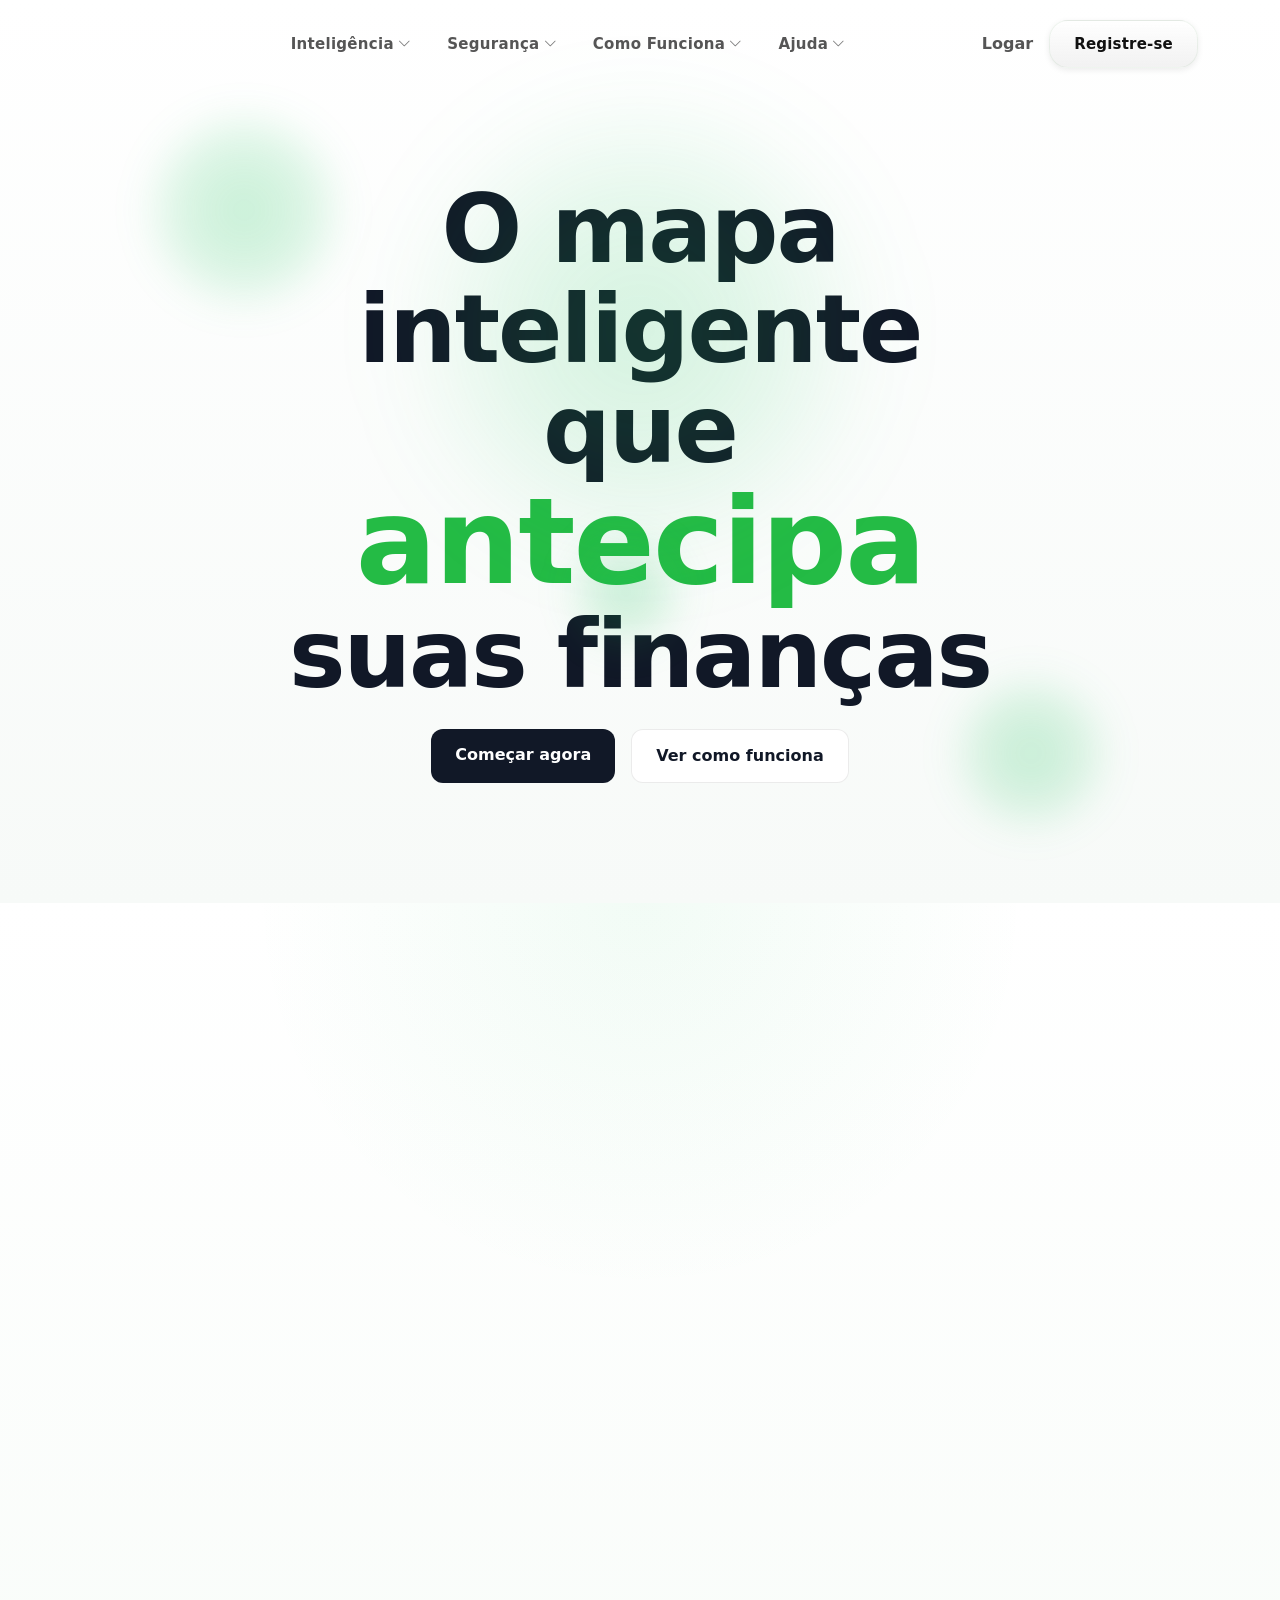
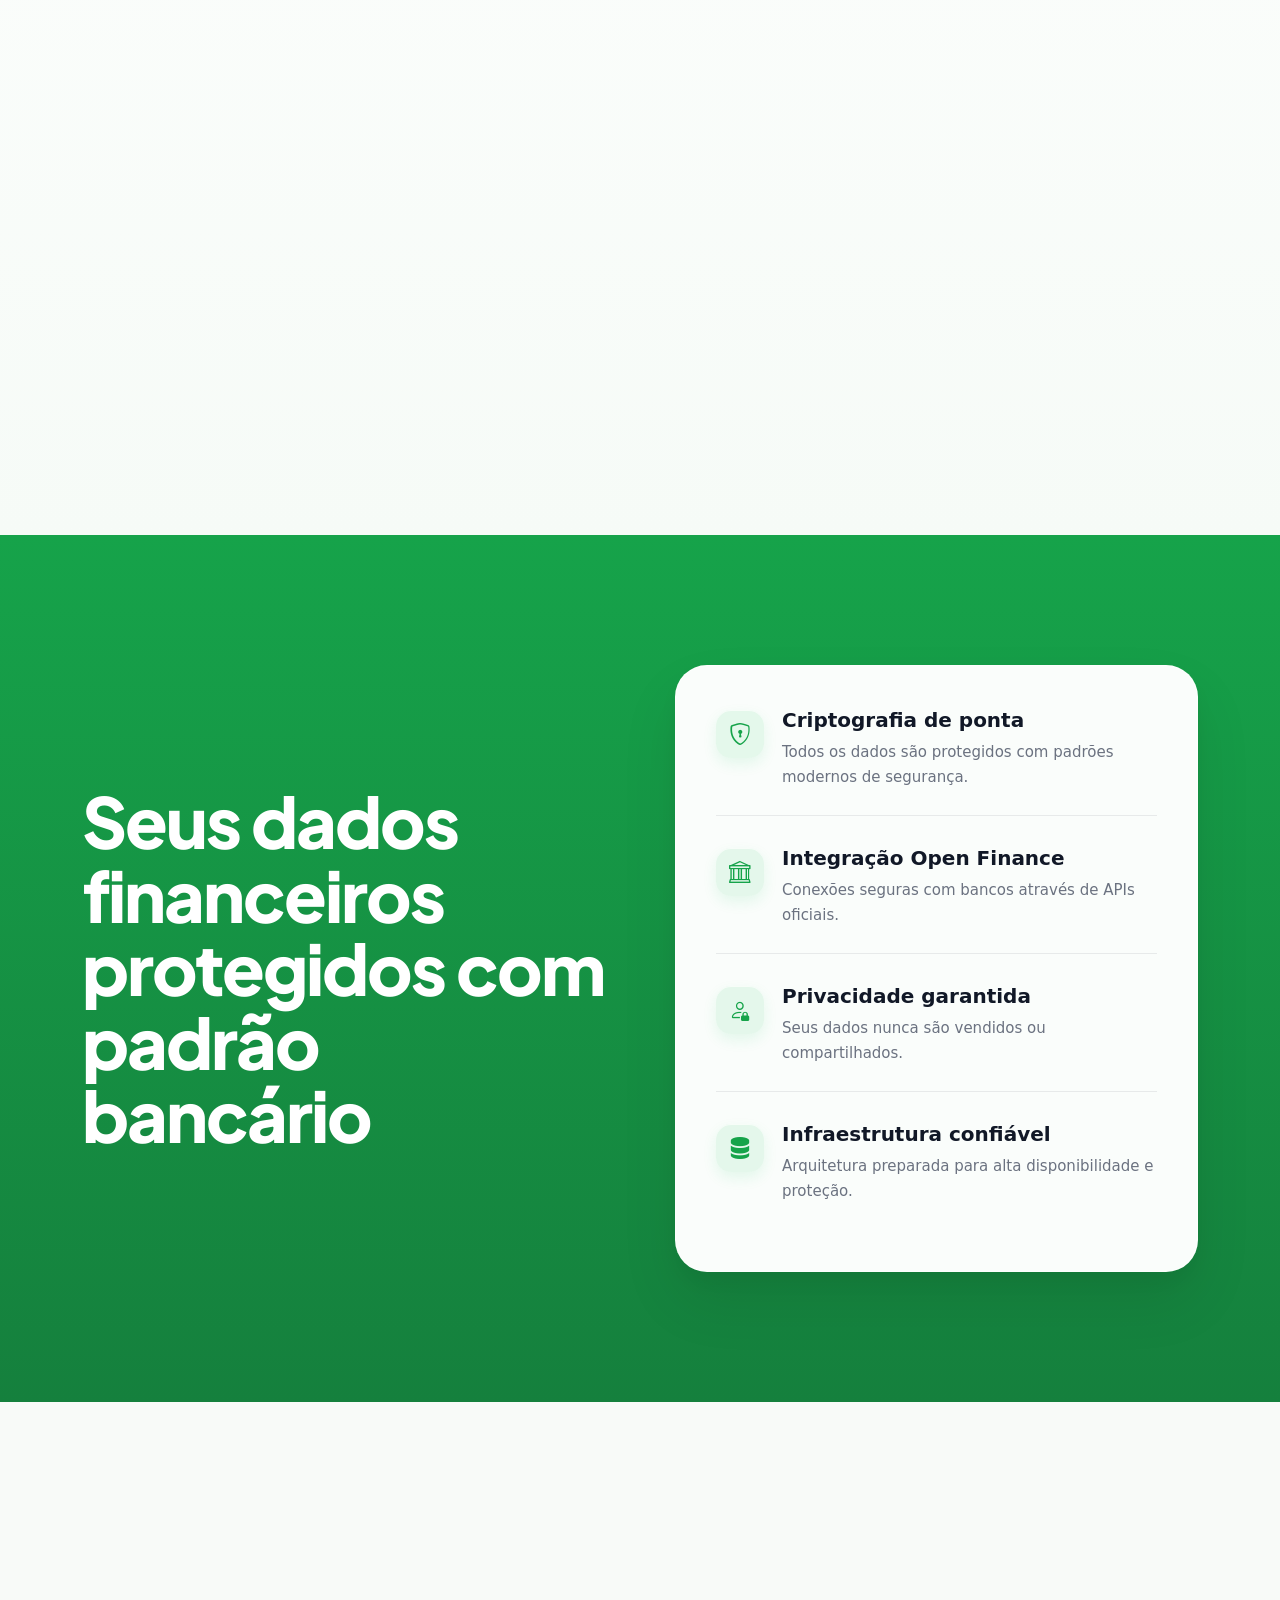
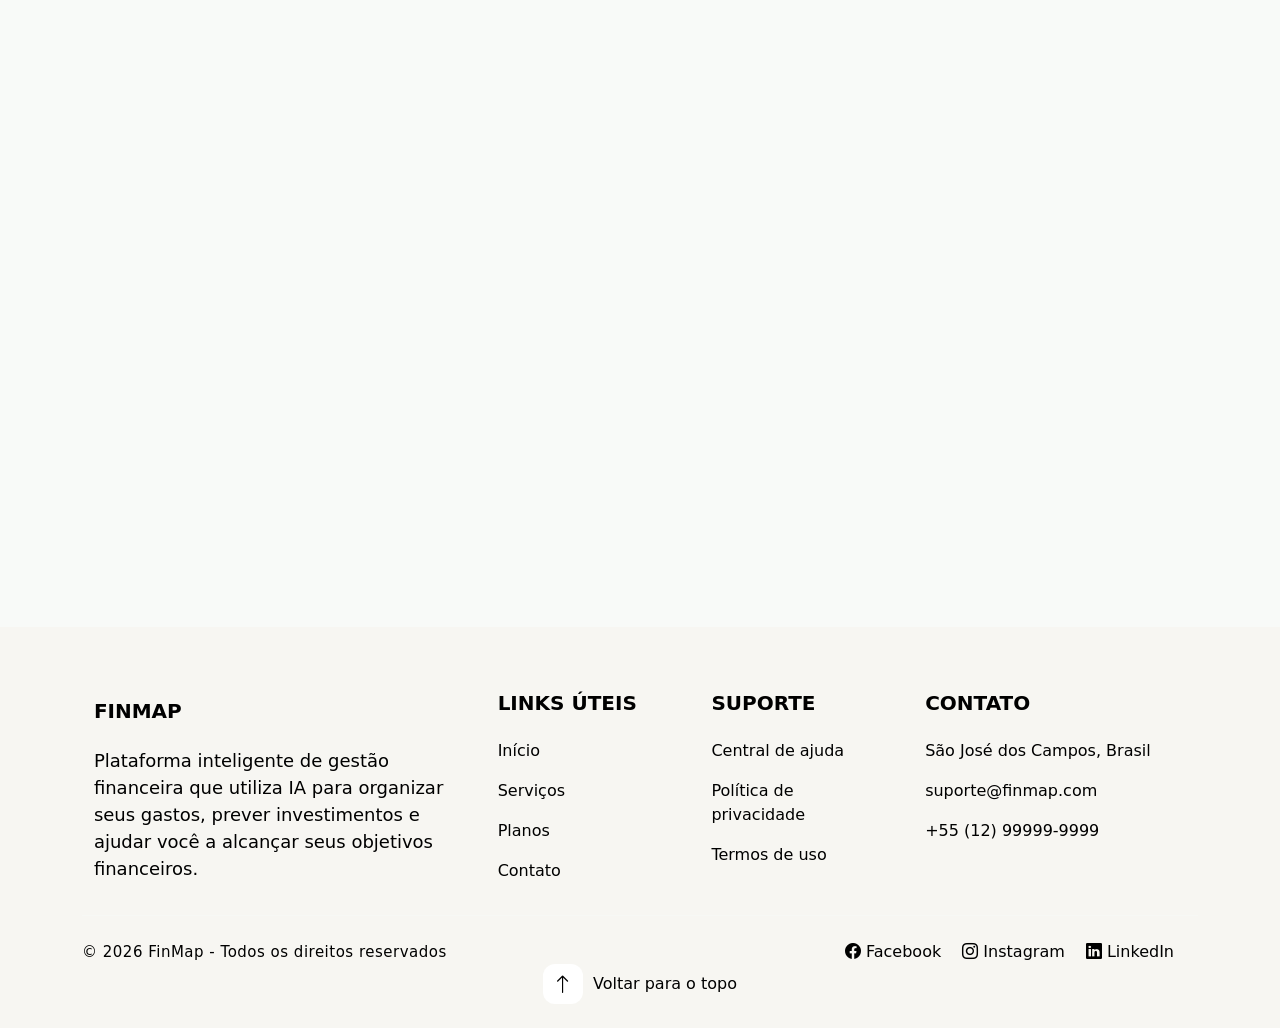
==== commit 2cbecfee: "responsividade (index.html / style.css) Alterei a responsividade da landing-page, e tirei o cadeado " ====
--- a/index.html
+++ b/index.html
@@ -154,6 +154,8 @@
         </div>
 
       </nav>
+
+<button class="menu-toggle d-lg-none" id="menuToggle"><i class="bi bi-list"></i></button>
 
       <div class="actions d-flex align-items-center">
         <div class="login-wrapper">
@@ -304,9 +306,7 @@
 </section>
 
 
-<div class="security-lock-floating">
-  <img src="./FinMap_Projeto/img/cadeado.webp" alt="Segurança">
-</div>
+
 
 <section class="security-section">
 
@@ -608,6 +608,35 @@
   <script src="https://cdn.jsdelivr.net/npm/bootstrap@5.3.8/dist/js/bootstrap.bundle.min.js"></script>
 
 
+
+<div class="mobile-menu" id="mobileMenu">
+  <div class="mobile-top">
+    <span class="mobile-logo">FinMap</span>
+    <button id="closeMenu"><i class="bi bi-x"></i></button>
+  </div>
+
+  <div class="mobile-actions">
+    <a href="#" class="mobile-btn-primary">Get Started</a>
+    <a href="#" class="mobile-login">Log In</a>
+  </div>
+
+  <div class="mobile-links">
+    <div class="mobile-item"><span>Inteligência</span><i class="bi bi-arrow-right"></i></div>
+    <div class="mobile-item"><span>Segurança</span><i class="bi bi-arrow-right"></i></div>
+    <div class="mobile-item"><span>Como Funciona</span><i class="bi bi-arrow-right"></i></div>
+    <div class="mobile-item"><span>Ajuda</span><i class="bi bi-arrow-right"></i></div>
+  </div>
+</div>
+
+<script>
+const menuToggle = document.getElementById('menuToggle');
+const mobileMenu = document.getElementById('mobileMenu');
+const closeMenu = document.getElementById('closeMenu');
+
+menuToggle.addEventListener('click', () => mobileMenu.classList.add('active'));
+closeMenu.addEventListener('click', () => mobileMenu.classList.remove('active'));
+</script>
+
 </body>
 
 </html>
--- a/FinMap_Projeto/css/style.css
+++ b/FinMap_Projeto/css/style.css
@@ -503,7 +503,7 @@
 }
 
 .hero-title span{
-color:#16732d;
+color:#24bb45;
 font-size: 120px;
 }
 
@@ -806,7 +806,7 @@
 
 .how-stat-card {
     position: relative;
-    background: linear-gradient(180deg, #1a9645 0%, #157d3a 100%);
+    background: linear-gradient(180deg, #18be55 0%, #2ca049 100%);
     min-height: 250px;
     padding: 26px 24px 24px;
     color: #ffffff;
@@ -1036,7 +1036,7 @@
 
 .security-section{
     padding: 130px 0;
-    background: linear-gradient(180deg, #12803a, #15803d);
+    background: linear-gradient(180deg, #16a34a, #15803d);
     position: relative;
     overflow: hidden;
 }
@@ -1668,4 +1668,88 @@
 .benefits-btn:focus-visible{
     outline: none;
     box-shadow: none;
-}+}
+
+/* MOBILE MENU PREMIUM */
+.menu-toggle {
+    display:none;
+    font-size:28px;
+    background:none;
+    border:none;
+}
+
+@media (max-width:991px){
+    .menu{display:none!important;}
+    .actions{display:none!important;}
+    .menu-toggle{display:block;}
+}
+
+.mobile-menu{
+    position:fixed;
+    inset:0;
+    background:#000;
+    transform:translateX(100%);
+    transition:0.4s;
+    z-index:3000;
+    padding:20px;
+}
+
+.mobile-menu.active{transform:translateX(0);}
+
+.mobile-top{
+    display:flex;
+    justify-content:space-between;
+    margin-bottom:30px;
+}
+
+.mobile-logo{color:#fff;font-weight:700;}
+
+.mobile-actions{display:flex;flex-direction:column;gap:12px;margin-bottom:30px;}
+
+.mobile-btn-primary{
+    background:#222;
+    padding:14px;
+    border-radius:12px;
+    text-align:center;
+    color:#fff;
+    text-decoration:none;
+}
+
+.mobile-login{text-align:center;color:#aaa;}
+
+.mobile-item{
+    display:flex;
+    justify-content:space-between;
+    padding:18px 0;
+    border-bottom:1px solid rgba(255,255,255,0.1);
+    color:#fff;
+}
+
+/* LOCK FIX */
+.security-section{position:relative;overflow:hidden;}
+
+.security-lock-floating{
+    position:absolute;
+    right:-60px;
+    bottom:-60px;
+    width:280px;
+    opacity:.9;
+}
+
+@media(max-width:991px){
+    .security-lock-floating{
+        width:200px;
+        right:-40px;
+        bottom:-40px;
+        opacity:.7;
+    }
+}
+
+@media(max-width:575px){
+    .security-lock-floating{
+        width:140px;
+        right:-20px;
+        bottom:-20px;
+        opacity:.5;
+    }
+}
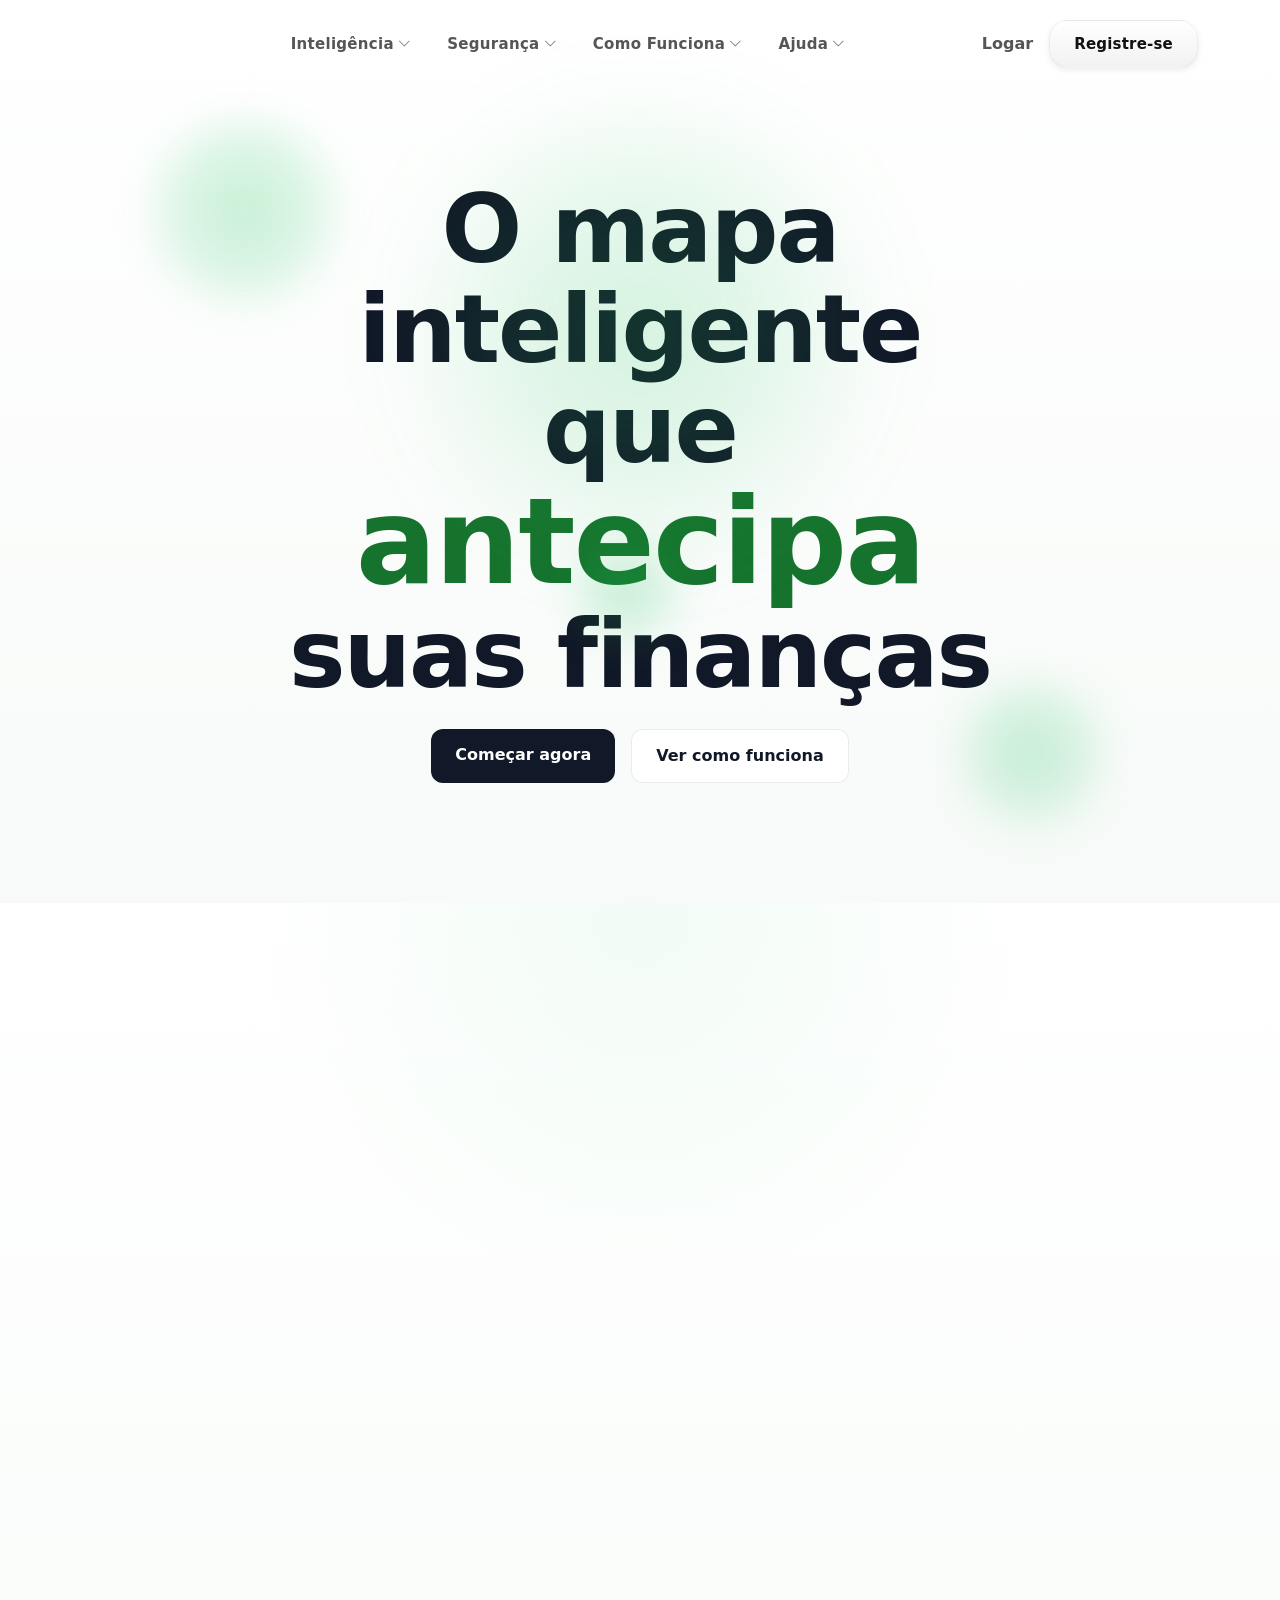
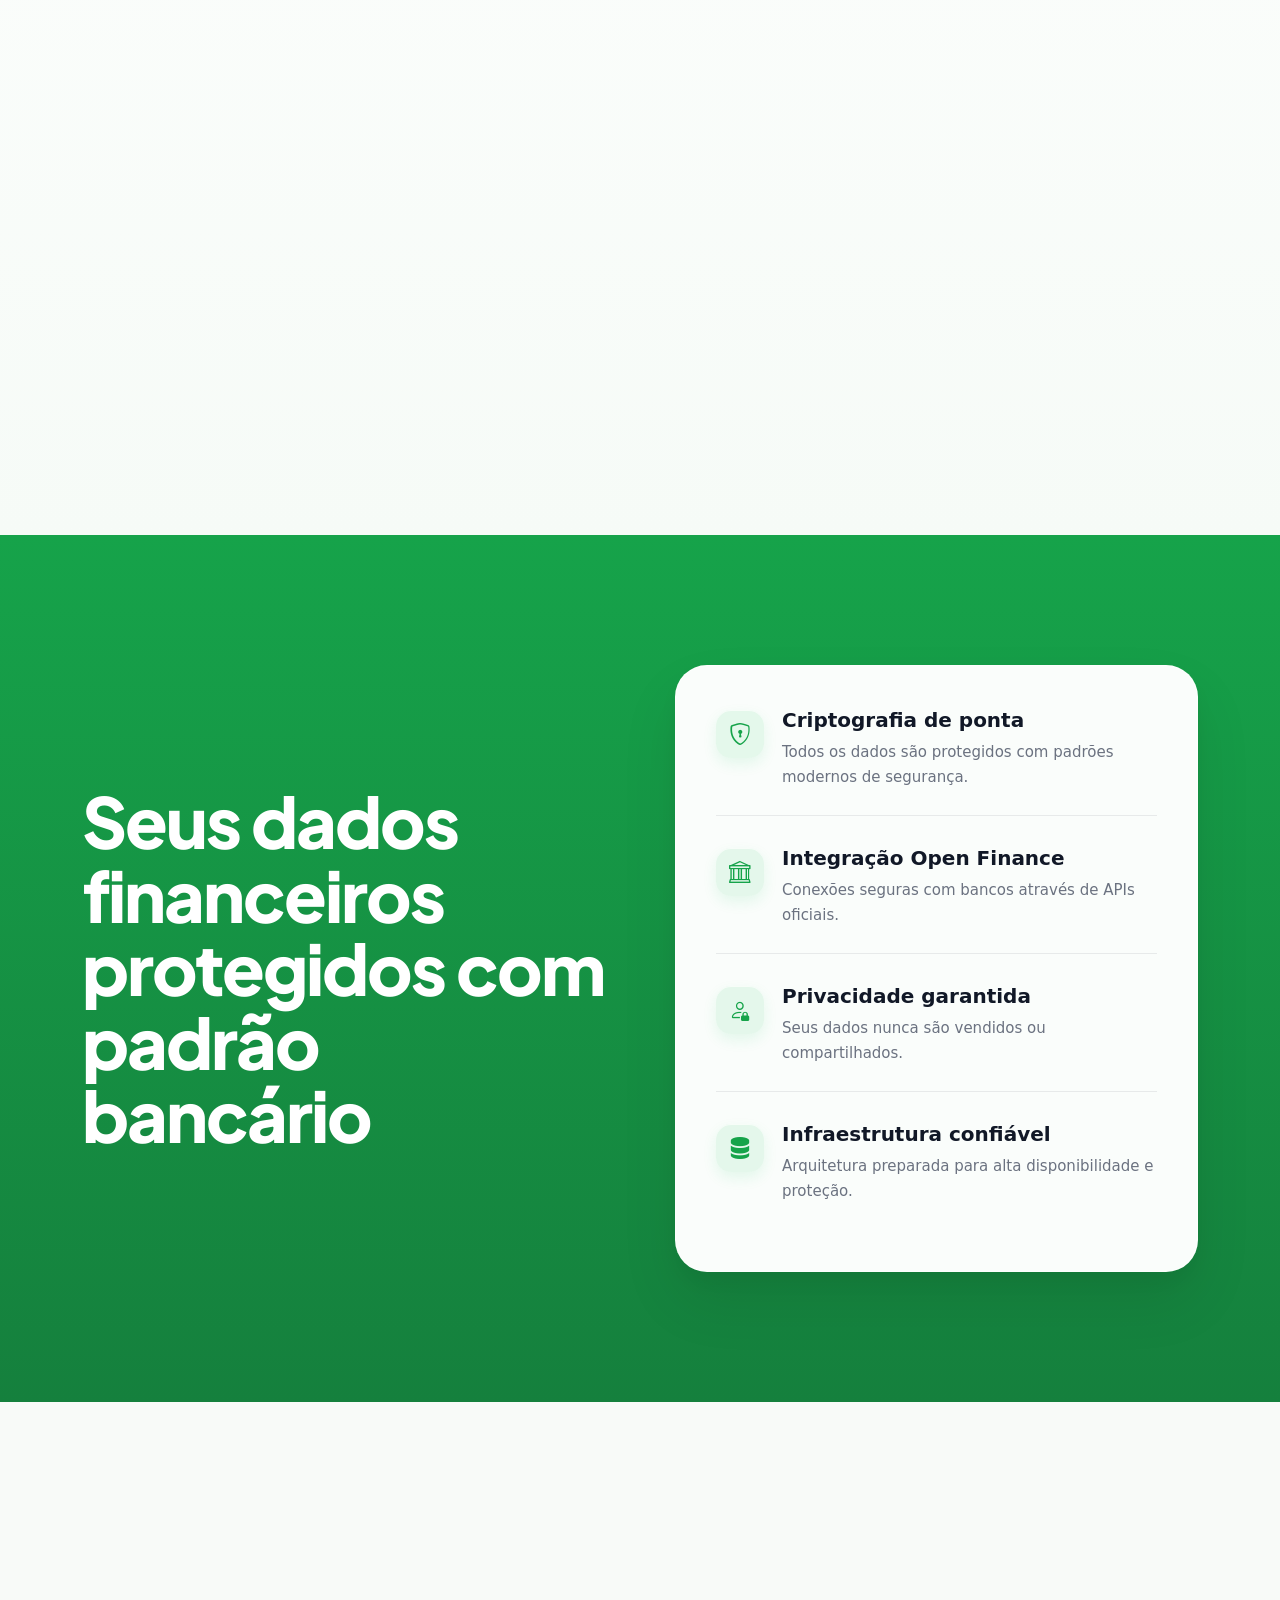
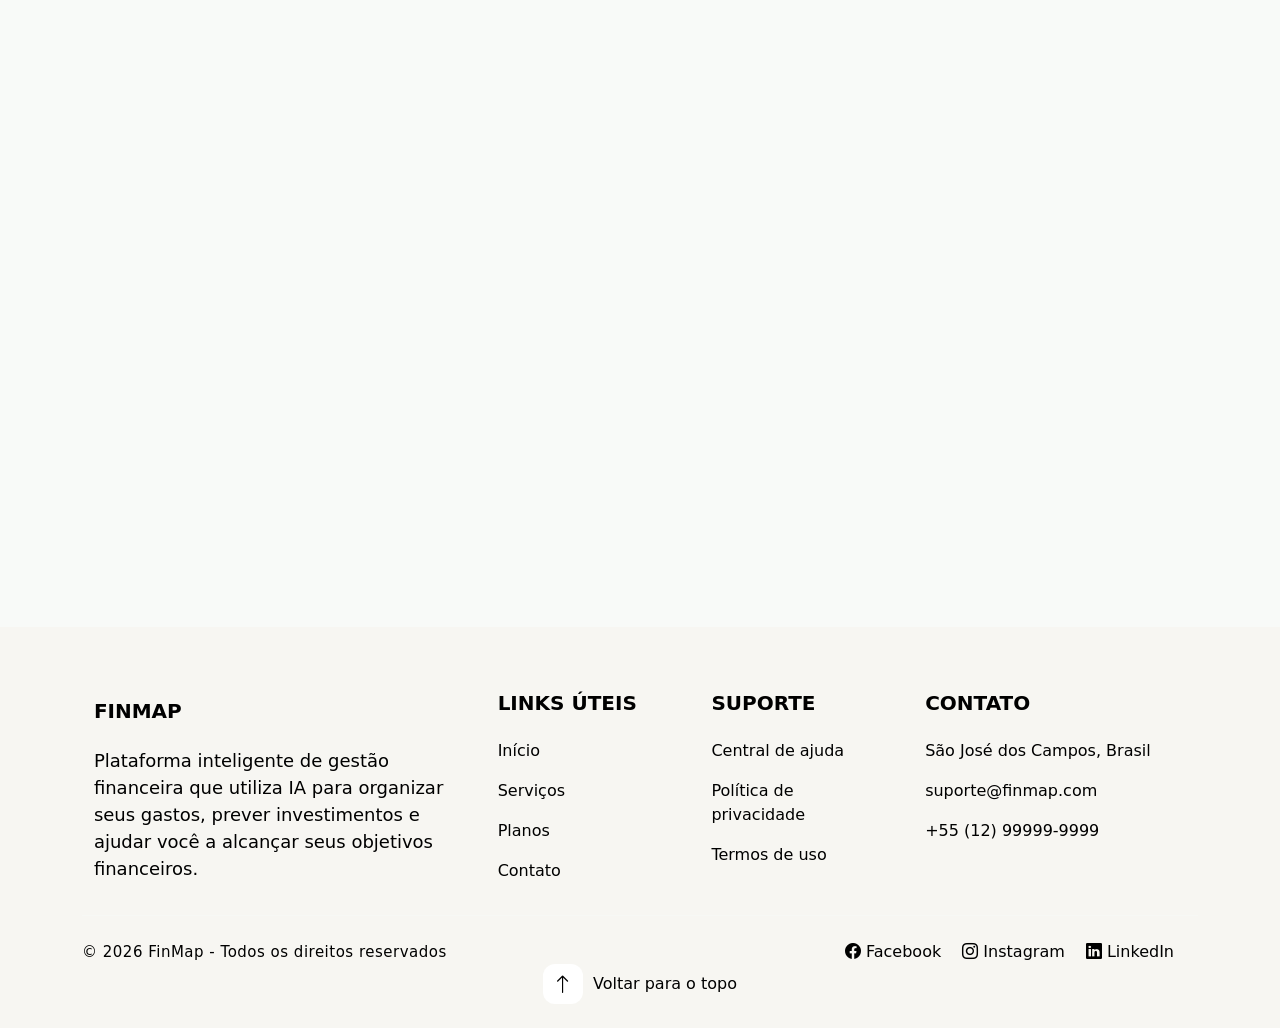
==== commit 1bd396cc: "." ====
--- a/index.html
+++ b/index.html
@@ -1,642 +1,641 @@
-<!DOCTYPE html>
-<html lang="pt-br">
-
-<head>
-  <meta charset="UTF-8">
-  <meta name="viewport" content="width=device-width, initial-scale=1.0">
-  <title>FinMap</title>
-
-<script>
-    if ("scrollRestoration" in history) {
-      history.scrollRestoration = "manual";
-    }
-
-    window.addEventListener("pageshow", () => {
-      setTimeout(() => {
-        window.scrollTo(0, 0);
-      }, 0);
-    });
-
-    window.addEventListener("load", () => {
-      setTimeout(() => {
-        window.scrollTo(0, 0);
-      }, 0);
+  <!DOCTYPE html>
+  <html lang="pt-br">
+
+  <head>
+    <meta charset="UTF-8">
+    <meta name="viewport" content="width=device-width, initial-scale=1.0">
+    <title>FinMap</title>
+
+  <script>
+      if ("scrollRestoration" in history) {
+        history.scrollRestoration = "manual";
+      }
+
+      window.addEventListener("pageshow", () => {
+        setTimeout(() => {
+          window.scrollTo(0, 0);
+        }, 0);
+      });
+
+      window.addEventListener("load", () => {
+        setTimeout(() => {
+          window.scrollTo(0, 0);
+        }, 0);
+      });
+    </script>
+
+
+    <link href="https://fonts.googleapis.com/css2?family=Archivo+Black&display=swap" rel="stylesheet">
+    <link href="https://fonts.googleapis.com/css2?family=Plus+Jakarta+Sans:wght@600;700;800&display=swap" rel="stylesheet">
+
+    <link href="https://cdn.jsdelivr.net/npm/bootstrap@5.3.8/dist/css/bootstrap.min.css" rel="stylesheet"
+      integrity="sha384-sRIl4kxILFvY47J16cr9ZwB07vP4J8+LH7qKQnuqkuIAvNWLzeN8tE5YBujZqJLB" crossorigin="anonymous">
+
+    <link rel="stylesheet" href="https://cdn.jsdelivr.net/npm/bootstrap-icons@1.11.3/font/bootstrap-icons.css">
+    <link rel="stylesheet" href="./FinMap_Projeto/css/style.css">
+  </head>
+
+  <body>
+
+    <header class="main-header" id="header">
+
+      <div class="container header-content">
+
+        <div class="logo">
+    <a href="#">
+      <img src="./FinMap_Projeto/img/Logo_moderno_da_FINMAP_em_verde-removebg-preview.png" alt="FinMap">
+    </a>
+  </div>
+
+        <nav class="menu d-none d-lg-flex">
+
+          <div class="menu-item">
+            <a href="#">Inteligência <i class="bi bi-chevron-down"></i></a>
+
+            <div class="dropdown-panel">
+              <div class="dropdown-left">
+                <a href="#">Visão Geral</a>
+                <a href="#">Análises</a>
+                <a href="#">Automação</a>
+                <a href="#">Insights</a>
+                <a href="#">Relatórios</a>
+              </div>
+
+              <div class="dropdown-right">
+                <div class="dropdown-card">
+                  <h4>Decisões Inteligentes</h4>
+                  <p>Use IA para interpretar dados e sugerir ações com mais rapidez.</p>
+                </div>
+
+                <div class="dropdown-card">
+                  <h4>Previsões Financeiras</h4>
+                  <p>Antecipe cenários e acompanhe tendências com mais precisão.</p>
+                </div>
+              </div>
+            </div>
+          </div>
+
+          <div class="menu-item">
+            <a href="#">Segurança <i class="bi bi-chevron-down"></i></a>
+
+            <div class="dropdown-panel">
+              <div class="dropdown-left">
+                <a href="#">Proteção de Dados</a>
+                <a href="#">Criptografia</a>
+                <a href="#">Monitoramento</a>
+                <a href="#">Controle de Acesso</a>
+                <a href="#">Conformidade</a>
+              </div>
+
+              <div class="dropdown-right">
+                <div class="dropdown-card">
+                  <h4>Segurança em Tempo Real</h4>
+                  <p>Monitore acessos e atividades críticas em um só lugar.</p>
+                </div>
+
+                <div class="dropdown-card">
+                  <h4>Privacidade Avançada</h4>
+                  <p>Proteja as informações sensíveis do seu negócio com confiança.</p>
+                </div>
+              </div>
+            </div>
+          </div>
+
+          <div class="menu-item">
+            <a href="#">Como Funciona <i class="bi bi-chevron-down"></i></a>
+
+            <div class="dropdown-panel">
+              <div class="dropdown-left">
+                <a href="#">Etapas</a>
+                <a href="#">Integração</a>
+                <a href="#">Fluxo da Plataforma</a>
+                <a href="#">Painéis</a>
+                <a href="#">Implementação</a>
+              </div>
+
+              <div class="dropdown-right">
+                <div class="dropdown-card">
+                  <h4>Processo Simplificado</h4>
+                  <p>Configure sua conta, conecte seus dados e acompanhe tudo em tempo real.</p>
+                </div>
+
+                <div class="dropdown-card">
+                  <h4>Operação Guiada</h4>
+                  <p>Uma estrutura clara para facilitar a adoção da plataforma.</p>
+                </div>
+              </div>
+            </div>
+          </div>
+
+          <div class="menu-item">
+            <a href="#">Ajuda <i class="bi bi-chevron-down"></i></a>
+
+            <div class="dropdown-panel">
+              <div class="dropdown-left">
+                <a href="#">Central de Ajuda</a>
+                <a href="#">Documentação</a>
+                <a href="#">Suporte</a>
+                <a href="#">Perguntas Frequentes</a>
+                <a href="#">Contato</a>
+              </div>
+
+              <div class="dropdown-right">
+                <div class="dropdown-card">
+                  <h4>Suporte Especializado</h4>
+                  <p>Encontre respostas rápidas e fale com a equipe quando precisar.</p>
+                </div>
+
+                <div class="dropdown-card">
+                  <h4>Documentação Completa</h4>
+                  <p>Guias claros para usar todos os recursos da plataforma.</p>
+                </div>
+              </div>
+            </div>
+          </div>
+
+        </nav>
+
+  <button class="menu-toggle d-lg-none" id="menuToggle"><i class="bi bi-list"></i></button>
+
+        <div class="actions d-flex align-items-center">
+          <div class="login-wrapper">
+
+            <a href="login.html" class="login">Logar</a>
+
+            <div class="login-dropdown">
+              <a href="#">Ir para o login</a>
+            </div>
+
+          </div>
+
+          <a href="registro.html" class="btn-register">
+      Registre-se
+  </a>
+        </div>
+
+      </div>
+    </header>
+    
+    <section class="hero-section">
+
+      <div class="container">
+
+        <div class="hero-center">
+
+          <h1 class="hero-title">
+            O mapa inteligente que
+            <span>antecipa</span>
+            suas finanças
+          </h1>
+
+          <div class="hero-actions">
+            <a href="#" class="hero-btn-primary">Começar agora</a>
+            <a href="#" class="hero-btn-secondary">Ver como funciona</a>
+          </div>
+
+        </div>
+
+        <div class="hero-glow"></div>
+
+      </div>
+
+      <div class="hero-orb orb-1" data-speed="18"></div>
+      <div class="hero-orb orb-2" data-speed="28"></div>
+      <div class="hero-orb orb-3" data-speed="22"></div>
+
+
+
+    </section>
+
+    <section class="how-section" id="como-funciona">
+    <div class="container">
+
+      <div class="section-header reveal">
+        <h2 class="section-title">
+          O FinMap conecta, interpreta e prevê sua vida financeira
+        </h2>
+        <p class="section-description">
+          Da conexão com APIs bancárias à leitura OCR de notas fiscais, o sistema transforma
+          dados dispersos em análises inteligentes, alertas e decisões mais estratégicas.
+        </p>
+      </div>
+
+      <div class="how-stats-grid reveal">
+
+        <article class="how-stat-card">
+          <div class="how-stat-icon">
+            <i class="bi bi-bank2"></i>
+          </div>
+          <span class="how-stat-label">Conexão bancária</span>
+          <h3>API Bank</h3>
+          <p>
+            Integra contas e movimentações bancárias para capturar transações em tempo real
+            com mais precisão e menos esforço manual.
+          </p>
+        </article>
+
+        <article class="how-stat-card">
+          <div class="how-stat-icon">
+            <i class="bi bi-receipt-cutoff"></i>
+          </div>
+          <span class="how-stat-label">Leitura OCR</span>
+          <h3>Notas fiscais</h3>
+          <p>
+            Extrai informações de comprovantes e notas por foto, convertendo dados físicos
+            em registros financeiros estruturados automaticamente.
+          </p>
+        </article>
+
+        <article class="how-stat-card">
+          <div class="how-stat-icon">
+            <i class="bi bi-cpu"></i>
+          </div>
+          <span class="how-stat-label">Análise inteligente</span>
+          <h3>Classificação IA</h3>
+          <p>
+            Organiza despesas, identifica padrões de consumo e entende o comportamento
+            financeiro para gerar uma leitura mais profunda dos gastos.
+          </p>
+        </article>
+
+        <article class="how-stat-card">
+          <div class="how-stat-icon">
+            <i class="bi bi-graph-up-arrow"></i>
+          </div>
+          <span class="how-stat-label">Previsão financeira</span>
+          <h3>Insights preditivos</h3>
+          <p>
+            Antecipação de riscos, projeções de orçamento e alertas estratégicos para apoiar
+            decisões antes que o problema aconteça.
+          </p>
+        </article>
+
+      </div>
+
+      <div class="bank-integration reveal">
+    <div class="bank-logos">
+
+      <div class="bank-logo" aria-label="Nubank">
+        <img src="./FinMap_Projeto/img/nubank_logo_icon_248348 (1).png" alt="Nubank">
+      </div>
+
+      <div class="bank-logo" aria-label="Itaú">
+        <img src="./FinMap_Projeto/img/itau-preto.svg" alt="Itaú">
+      </div>
+
+      <div class="bank-logo" aria-label="Banco do Brasil">
+        <img src="./FinMap_Projeto/img/banco-do-brasil-01-logo-black-and-white.svg" alt="Banco do Brasil">
+      </div>
+
+      <div class="bank-logo" aria-label="Bradesco">
+        <img src="./FinMap_Projeto/img/Bradesco-logo.svg" alt="Bradesco">
+      </div>
+
+      <div class="bank-logo" aria-label="Santander">
+        <img src="./FinMap_Projeto/img/santander-logo.svg" alt="Santander">
+      </div>
+
+      <div class="bank-logo" aria-label="Inter">
+        <img src="./FinMap_Projeto/img/inter-banco.svg" alt="Inter">
+      </div>
+
+    </div>
+  </div>
+
+    </div>
+  </section>
+
+
+
+
+  <section class="security-section">
+
+    <div class="container security-container">
+
+      <div class="security-left">
+        <h2 class="security-title">
+          Seus dados financeiros protegidos com padrão bancário
+        </h2>
+      </div>
+
+      <div class="security-right-card">
+
+        <div class="security-item">
+          <i class="bi bi-shield-lock"></i>
+          <div>
+            <h4>Criptografia de ponta</h4>
+            <p>Todos os dados são protegidos com padrões modernos de segurança.</p>
+          </div>
+        </div>
+
+        <div class="security-item">
+          <i class="bi bi-bank"></i>
+          <div>
+            <h4>Integração Open Finance</h4>
+            <p>Conexões seguras com bancos através de APIs oficiais.</p>
+          </div>
+        </div>
+
+        <div class="security-item">
+          <i class="bi bi-person-lock"></i>
+          <div>
+            <h4>Privacidade garantida</h4>
+            <p>Seus dados nunca são vendidos ou compartilhados.</p>
+          </div>
+        </div>
+
+        <div class="security-item">
+          <i class="bi bi-server"></i>
+          <div>
+            <h4>Infraestrutura confiável</h4>
+            <p>Arquitetura preparada para alta disponibilidade e proteção.</p>
+          </div>
+        </div>
+
+      </div>
+
+    </div>
+
+  </section>
+
+  <section class="benefits-section">
+
+    <div class="container benefits-wrap">
+
+      <!-- LEFT -->
+      <div class="benefits-left reveal">
+
+        <h2 class="benefits-title">
+          Mais controle e clareza sobre o seu dinheiro
+        </h2>
+
+        <div class="benefits-nav">
+
+          <button class="benefits-btn prev-btn" type="button" aria-label="Anterior">
+            <i class="bi bi-arrow-left"></i>
+          </button>
+
+          <button class="benefits-btn next-btn" type="button" aria-label="Próximo">
+            <i class="bi bi-arrow-right"></i>
+          </button>
+
+        </div>
+
+      </div>
+
+
+      <!-- RIGHT -->
+      <div class="benefits-right reveal">
+
+        <div class="benefits-slider" id="benefitsSlider">
+
+          <!-- CARD 1 -->
+          <article class="benefit-card active">
+
+            <div class="benefit-card-icon">
+              <i class="bi bi-eye"></i>
+            </div>
+
+            <div class="benefit-card-content">
+              <h4>Visão completa dos gastos</h4>
+              <p>
+                Entenda exatamente para onde seu dinheiro está indo,
+                com leitura clara por categorias e movimentações.
+              </p>
+            </div>
+
+            <span class="benefit-card-tag">
+              Controle total
+            </span>
+
+          </article>
+
+
+          <!-- CARD 2 -->
+          <article class="benefit-card">
+
+            <div class="benefit-card-icon">
+              <i class="bi bi-bell"></i>
+            </div>
+
+            <div class="benefit-card-content">
+              <h4>Alertas inteligentes</h4>
+              <p>
+                Receba avisos antes que seus gastos saiam do controle
+                e antecipe desequilíbrios financeiros.
+              </p>
+            </div>
+
+            <span class="benefit-card-tag">
+              Monitoramento
+            </span>
+
+          </article>
+
+
+          <!-- CARD 3 -->
+          <article class="benefit-card">
+
+            <div class="benefit-card-icon">
+              <i class="bi bi-lightning-charge"></i>
+            </div>
+
+            <div class="benefit-card-content">
+              <h4>Automação financeira</h4>
+              <p>
+                O sistema organiza dados automaticamente via API bancária
+                e OCR, reduzindo trabalho manual.
+              </p>
+            </div>
+
+            <span class="benefit-card-tag">
+              Mais agilidade
+            </span>
+
+          </article>
+
+
+          <!-- CARD 4 -->
+          <article class="benefit-card">
+
+            <div class="benefit-card-icon">
+              <i class="bi bi-graph-up"></i>
+            </div>
+
+            <div class="benefit-card-content">
+              <h4>Decisões mais inteligentes</h4>
+              <p>
+                Use análises e previsões para planejar melhor seu orçamento
+                e tomar decisões com mais confiança.
+              </p>
+            </div>
+
+            <span class="benefit-card-tag">
+              Insights IA
+            </span>
+
+          </article>
+
+        </div>
+
+      </div>
+
+    </div>
+
+  </section>
+
+  <footer class="footer text-light pt-5 pb-4">
+
+    <div class="container text-md-left">
+      <div class="row text-md-left">
+        <div class="text-p col-md-4 col-lg-4 col-xl-4 mx-auto mt-4">
+          <h5 class="text-uppercase mb-4 fw-bold">FinMap</h5>
+          <p>
+            Plataforma inteligente de gestão financeira que utiliza IA para
+            organizar seus gastos, prever investimentos e ajudar você a
+            alcançar seus objetivos financeiros.
+          </p>
+        </div>
+
+        <div class="col-md-3 col-lg-2 col-xl-2 mx-auto mt-3">
+          <h5 class="text-uppercase mb-4 fw-bold">Links úteis</h5>
+          <p><a href="#" class="text-decoration-none">Início</a></p>
+          <p><a href="#" class="text-decoration-none">Serviços</a></p>
+          <p><a href="#" class="text-decoration-none">Planos</a></p>
+          <p><a href="#" class="text-decoration-none">Contato</a></p>
+        </div>
+
+        <div class="col-md-3 col-lg-2 col-xl-2 mx-auto mt-3">
+          <h5 class="text-uppercase mb-4 fw-bold">Suporte</h5>
+          <p><a href="#" class="text-decoration-none">Central de ajuda</a></p>
+          <p><a href="#" class="text-decoration-none">Política de privacidade</a></p>
+          <p><a href="#" class="text-decoration-none">Termos de uso</a></p>
+        </div>
+
+        <div class="col-md-4 col-lg-3 col-xl-3 mx-auto mt-3">
+          <h5 class="text-uppercase mb-4 fw-bold">Contato</h5>
+          <p>São José dos Campos, Brasil</p>
+          <p>suporte@finmap.com</p>
+          <p>+55 (12) 99999-9999</p>
+        </div>
+
+      </div>
+
+      <hr class="mb-4">
+
+      <div class="row align-items-center">
+
+        <div class="row align-items-center">
+
+    <div class="col-md-7 col-lg-8">
+      <p class="footer-text mb-0">
+        © 2026 FinMap - Todos os direitos reservados
+      </p>
+    </div>
+
+    <div class="col-md-5 col-lg-4 text-md-end footer-links">
+
+      <a href="#" class="me-3">
+        <i class="bi bi-facebook"></i> Facebook
+      </a>
+
+      <a href="#" class="me-3">
+        <i class="bi bi-instagram"></i> Instagram
+      </a>
+
+      <a href="#">
+        <i class="bi bi-linkedin"></i> LinkedIn
+      </a>
+
+    </div>
+
+  </div>
+  </div>
+
+  <a href="#" class="back-top">
+    <span class="arrow-box">
+      <i class="bi bi-arrow-up"></i>
+    </span>
+    <span class="back-text">Voltar para o topo</span>
+  </a>
+
+  </footer>
+
+  <script>
+    document.addEventListener("DOMContentLoaded", () => {
+      const benefitCards = document.querySelectorAll(".benefit-card");
+      const prevBtn = document.querySelector(".prev-btn");
+      const nextBtn = document.querySelector(".next-btn");
+
+      if (!benefitCards.length || !prevBtn || !nextBtn) return;
+
+      let currentIndex = 0;
+
+      function updateBenefitsSlider() {
+        benefitCards.forEach((card, index) => {
+          card.classList.remove("active", "next", "hidden");
+
+          if (index === currentIndex) {
+            card.classList.add("active");
+          } else if (index === (currentIndex + 1) % benefitCards.length) {
+            card.classList.add("next");
+          } else {
+            card.classList.add("hidden");
+          }
+        });
+      }
+
+      prevBtn.addEventListener("mousedown", (e) => e.preventDefault());
+      nextBtn.addEventListener("mousedown", (e) => e.preventDefault());
+
+      prevBtn.addEventListener("click", (e) => {
+        e.preventDefault();
+        currentIndex = (currentIndex - 1 + benefitCards.length) % benefitCards.length;
+        updateBenefitsSlider();
+      });
+
+      nextBtn.addEventListener("click", (e) => {
+        e.preventDefault();
+        currentIndex = (currentIndex + 1) % benefitCards.length;
+        updateBenefitsSlider();
+      });
+
+      updateBenefitsSlider();
     });
   </script>
 
-
-  <link href="https://fonts.googleapis.com/css2?family=Archivo+Black&display=swap" rel="stylesheet">
-  <link href="https://fonts.googleapis.com/css2?family=Plus+Jakarta+Sans:wght@600;700;800&display=swap" rel="stylesheet">
-
-  <link href="https://cdn.jsdelivr.net/npm/bootstrap@5.3.8/dist/css/bootstrap.min.css" rel="stylesheet"
-    integrity="sha384-sRIl4kxILFvY47J16cr9ZwB07vP4J8+LH7qKQnuqkuIAvNWLzeN8tE5YBujZqJLB" crossorigin="anonymous">
-
-  <link rel="stylesheet" href="https://cdn.jsdelivr.net/npm/bootstrap-icons@1.11.3/font/bootstrap-icons.css">
-  <link rel="stylesheet" href="./FinMap_Projeto/css/style.css">
-</head>
-
-<body>
-
-  <header class="main-header" id="header">
-
-    <div class="container header-content">
-
-      <div class="logo">
-  <a href="#">
-    <img src="./FinMap_Projeto/img/Logo_moderno_da_FINMAP_em_verde-removebg-preview.png" alt="FinMap">
-  </a>
+    <script src="./FinMap_Projeto/js/script.js"></script>
+    <script src="https://cdn.jsdelivr.net/npm/bootstrap@5.3.8/dist/js/bootstrap.bundle.min.js"></script>
+
+
+
+  <div class="mobile-menu" id="mobileMenu">
+    <div class="mobile-top">
+      <button id="closeMenu"><i class="bi bi-x"></i></button>
+    </div>
+
+    <div class="mobile-actions">
+  <a href="registro.html" class="mobile-btn-primary">Registre-se</a>
+  <a href="login.html" class="mobile-login">Logar</a>
 </div>
 
-      <nav class="menu d-none d-lg-flex">
-
-        <div class="menu-item">
-          <a href="#">Inteligência <i class="bi bi-chevron-down"></i></a>
-
-          <div class="dropdown-panel">
-            <div class="dropdown-left">
-              <a href="#">Visão Geral</a>
-              <a href="#">Análises</a>
-              <a href="#">Automação</a>
-              <a href="#">Insights</a>
-              <a href="#">Relatórios</a>
-            </div>
-
-            <div class="dropdown-right">
-              <div class="dropdown-card">
-                <h4>Decisões Inteligentes</h4>
-                <p>Use IA para interpretar dados e sugerir ações com mais rapidez.</p>
-              </div>
-
-              <div class="dropdown-card">
-                <h4>Previsões Financeiras</h4>
-                <p>Antecipe cenários e acompanhe tendências com mais precisão.</p>
-              </div>
-            </div>
-          </div>
-        </div>
-
-        <div class="menu-item">
-          <a href="#">Segurança <i class="bi bi-chevron-down"></i></a>
-
-          <div class="dropdown-panel">
-            <div class="dropdown-left">
-              <a href="#">Proteção de Dados</a>
-              <a href="#">Criptografia</a>
-              <a href="#">Monitoramento</a>
-              <a href="#">Controle de Acesso</a>
-              <a href="#">Conformidade</a>
-            </div>
-
-            <div class="dropdown-right">
-              <div class="dropdown-card">
-                <h4>Segurança em Tempo Real</h4>
-                <p>Monitore acessos e atividades críticas em um só lugar.</p>
-              </div>
-
-              <div class="dropdown-card">
-                <h4>Privacidade Avançada</h4>
-                <p>Proteja as informações sensíveis do seu negócio com confiança.</p>
-              </div>
-            </div>
-          </div>
-        </div>
-
-        <div class="menu-item">
-          <a href="#">Como Funciona <i class="bi bi-chevron-down"></i></a>
-
-          <div class="dropdown-panel">
-            <div class="dropdown-left">
-              <a href="#">Etapas</a>
-              <a href="#">Integração</a>
-              <a href="#">Fluxo da Plataforma</a>
-              <a href="#">Painéis</a>
-              <a href="#">Implementação</a>
-            </div>
-
-            <div class="dropdown-right">
-              <div class="dropdown-card">
-                <h4>Processo Simplificado</h4>
-                <p>Configure sua conta, conecte seus dados e acompanhe tudo em tempo real.</p>
-              </div>
-
-              <div class="dropdown-card">
-                <h4>Operação Guiada</h4>
-                <p>Uma estrutura clara para facilitar a adoção da plataforma.</p>
-              </div>
-            </div>
-          </div>
-        </div>
-
-        <div class="menu-item">
-          <a href="#">Ajuda <i class="bi bi-chevron-down"></i></a>
-
-          <div class="dropdown-panel">
-            <div class="dropdown-left">
-              <a href="#">Central de Ajuda</a>
-              <a href="#">Documentação</a>
-              <a href="#">Suporte</a>
-              <a href="#">Perguntas Frequentes</a>
-              <a href="#">Contato</a>
-            </div>
-
-            <div class="dropdown-right">
-              <div class="dropdown-card">
-                <h4>Suporte Especializado</h4>
-                <p>Encontre respostas rápidas e fale com a equipe quando precisar.</p>
-              </div>
-
-              <div class="dropdown-card">
-                <h4>Documentação Completa</h4>
-                <p>Guias claros para usar todos os recursos da plataforma.</p>
-              </div>
-            </div>
-          </div>
-        </div>
-
-      </nav>
-
-<button class="menu-toggle d-lg-none" id="menuToggle"><i class="bi bi-list"></i></button>
-
-      <div class="actions d-flex align-items-center">
-        <div class="login-wrapper">
-
-          <a href="login.html" class="login">Logar</a>
-
-          <div class="login-dropdown">
-            <a href="#">Ir para o login</a>
-          </div>
-
-        </div>
-
-        <a href="registro.html" class="btn-register">
-    Registre-se
-</a>
-      </div>
-
-    </div>
-  </header>
-  
-  <section class="hero-section">
-
-    <div class="container">
-
-      <div class="hero-center">
-
-        <h1 class="hero-title">
-          O mapa inteligente que
-          <span>antecipa</span>
-          suas finanças
-        </h1>
-
-        <div class="hero-actions">
-          <a href="#" class="hero-btn-primary">Começar agora</a>
-          <a href="#" class="hero-btn-secondary">Ver como funciona</a>
-        </div>
-
-      </div>
-
-      <div class="hero-glow"></div>
-
-    </div>
-
-    <div class="hero-orb orb-1" data-speed="18"></div>
-    <div class="hero-orb orb-2" data-speed="28"></div>
-    <div class="hero-orb orb-3" data-speed="22"></div>
-
-
-
-  </section>
-
-  <section class="how-section" id="como-funciona">
-  <div class="container">
-
-    <div class="section-header reveal">
-      <h2 class="section-title">
-        O FinMap conecta, interpreta e prevê sua vida financeira
-      </h2>
-      <p class="section-description">
-        Da conexão com APIs bancárias à leitura OCR de notas fiscais, o sistema transforma
-        dados dispersos em análises inteligentes, alertas e decisões mais estratégicas.
-      </p>
-    </div>
-
-    <div class="how-stats-grid reveal">
-
-      <article class="how-stat-card">
-        <div class="how-stat-icon">
-          <i class="bi bi-bank2"></i>
-        </div>
-        <span class="how-stat-label">Conexão bancária</span>
-        <h3>API Bank</h3>
-        <p>
-          Integra contas e movimentações bancárias para capturar transações em tempo real
-          com mais precisão e menos esforço manual.
-        </p>
-      </article>
-
-      <article class="how-stat-card">
-        <div class="how-stat-icon">
-          <i class="bi bi-receipt-cutoff"></i>
-        </div>
-        <span class="how-stat-label">Leitura OCR</span>
-        <h3>Notas fiscais</h3>
-        <p>
-          Extrai informações de comprovantes e notas por foto, convertendo dados físicos
-          em registros financeiros estruturados automaticamente.
-        </p>
-      </article>
-
-      <article class="how-stat-card">
-        <div class="how-stat-icon">
-          <i class="bi bi-cpu"></i>
-        </div>
-        <span class="how-stat-label">Análise inteligente</span>
-        <h3>Classificação IA</h3>
-        <p>
-          Organiza despesas, identifica padrões de consumo e entende o comportamento
-          financeiro para gerar uma leitura mais profunda dos gastos.
-        </p>
-      </article>
-
-      <article class="how-stat-card">
-        <div class="how-stat-icon">
-          <i class="bi bi-graph-up-arrow"></i>
-        </div>
-        <span class="how-stat-label">Previsão financeira</span>
-        <h3>Insights preditivos</h3>
-        <p>
-          Antecipação de riscos, projeções de orçamento e alertas estratégicos para apoiar
-          decisões antes que o problema aconteça.
-        </p>
-      </article>
-
-    </div>
-
-    <div class="bank-integration reveal">
-  <div class="bank-logos">
-
-    <div class="bank-logo" aria-label="Nubank">
-      <img src="./FinMap_Projeto/img/nubank_logo_icon_248348 (1).png" alt="Nubank">
-    </div>
-
-    <div class="bank-logo" aria-label="Itaú">
-      <img src="./FinMap_Projeto/img/itau-preto.svg" alt="Itaú">
-    </div>
-
-    <div class="bank-logo" aria-label="Banco do Brasil">
-      <img src="./FinMap_Projeto/img/banco-do-brasil-01-logo-black-and-white.svg" alt="Banco do Brasil">
-    </div>
-
-    <div class="bank-logo" aria-label="Bradesco">
-      <img src="./FinMap_Projeto/img/Bradesco-logo.svg" alt="Bradesco">
-    </div>
-
-    <div class="bank-logo" aria-label="Santander">
-      <img src="./FinMap_Projeto/img/santander-logo.svg" alt="Santander">
-    </div>
-
-    <div class="bank-logo" aria-label="Inter">
-      <img src="./FinMap_Projeto/img/inter-banco.svg" alt="Inter">
-    </div>
-
+    <div class="mobile-links">
+      <div class="mobile-item"><span>Inteligência</span><i class="bi bi-arrow-right"></i></div>
+      <div class="mobile-item"><span>Segurança</span><i class="bi bi-arrow-right"></i></div>
+      <div class="mobile-item"><span>Como Funciona</span><i class="bi bi-arrow-right"></i></div>
+      <div class="mobile-item"><span>Ajuda</span><i class="bi bi-arrow-right"></i></div>
+    </div>
   </div>
-</div>
-
-  </div>
-</section>
-
-
-
-
-<section class="security-section">
-
-  <div class="container security-container">
-
-    <div class="security-left">
-      <h2 class="security-title">
-        Seus dados financeiros protegidos com padrão bancário
-      </h2>
-    </div>
-
-    <div class="security-right-card">
-
-      <div class="security-item">
-        <i class="bi bi-shield-lock"></i>
-        <div>
-          <h4>Criptografia de ponta</h4>
-          <p>Todos os dados são protegidos com padrões modernos de segurança.</p>
-        </div>
-      </div>
-
-      <div class="security-item">
-        <i class="bi bi-bank"></i>
-        <div>
-          <h4>Integração Open Finance</h4>
-          <p>Conexões seguras com bancos através de APIs oficiais.</p>
-        </div>
-      </div>
-
-      <div class="security-item">
-        <i class="bi bi-person-lock"></i>
-        <div>
-          <h4>Privacidade garantida</h4>
-          <p>Seus dados nunca são vendidos ou compartilhados.</p>
-        </div>
-      </div>
-
-      <div class="security-item">
-        <i class="bi bi-server"></i>
-        <div>
-          <h4>Infraestrutura confiável</h4>
-          <p>Arquitetura preparada para alta disponibilidade e proteção.</p>
-        </div>
-      </div>
-
-    </div>
-
-  </div>
-
-</section>
-
-<section class="benefits-section">
-
-  <div class="container benefits-wrap">
-
-    <!-- LEFT -->
-    <div class="benefits-left reveal">
-
-      <h2 class="benefits-title">
-        Mais controle e clareza sobre o seu dinheiro
-      </h2>
-
-      <div class="benefits-nav">
-
-        <button class="benefits-btn prev-btn" type="button" aria-label="Anterior">
-          <i class="bi bi-arrow-left"></i>
-        </button>
-
-        <button class="benefits-btn next-btn" type="button" aria-label="Próximo">
-          <i class="bi bi-arrow-right"></i>
-        </button>
-
-      </div>
-
-    </div>
-
-
-    <!-- RIGHT -->
-    <div class="benefits-right reveal">
-
-      <div class="benefits-slider" id="benefitsSlider">
-
-        <!-- CARD 1 -->
-        <article class="benefit-card active">
-
-          <div class="benefit-card-icon">
-            <i class="bi bi-eye"></i>
-          </div>
-
-          <div class="benefit-card-content">
-            <h4>Visão completa dos gastos</h4>
-            <p>
-              Entenda exatamente para onde seu dinheiro está indo,
-              com leitura clara por categorias e movimentações.
-            </p>
-          </div>
-
-          <span class="benefit-card-tag">
-            Controle total
-          </span>
-
-        </article>
-
-
-        <!-- CARD 2 -->
-        <article class="benefit-card">
-
-          <div class="benefit-card-icon">
-            <i class="bi bi-bell"></i>
-          </div>
-
-          <div class="benefit-card-content">
-            <h4>Alertas inteligentes</h4>
-            <p>
-              Receba avisos antes que seus gastos saiam do controle
-              e antecipe desequilíbrios financeiros.
-            </p>
-          </div>
-
-          <span class="benefit-card-tag">
-            Monitoramento
-          </span>
-
-        </article>
-
-
-        <!-- CARD 3 -->
-        <article class="benefit-card">
-
-          <div class="benefit-card-icon">
-            <i class="bi bi-lightning-charge"></i>
-          </div>
-
-          <div class="benefit-card-content">
-            <h4>Automação financeira</h4>
-            <p>
-              O sistema organiza dados automaticamente via API bancária
-              e OCR, reduzindo trabalho manual.
-            </p>
-          </div>
-
-          <span class="benefit-card-tag">
-            Mais agilidade
-          </span>
-
-        </article>
-
-
-        <!-- CARD 4 -->
-        <article class="benefit-card">
-
-          <div class="benefit-card-icon">
-            <i class="bi bi-graph-up"></i>
-          </div>
-
-          <div class="benefit-card-content">
-            <h4>Decisões mais inteligentes</h4>
-            <p>
-              Use análises e previsões para planejar melhor seu orçamento
-              e tomar decisões com mais confiança.
-            </p>
-          </div>
-
-          <span class="benefit-card-tag">
-            Insights IA
-          </span>
-
-        </article>
-
-      </div>
-
-    </div>
-
-  </div>
-
-</section>
-
-<footer class="footer text-light pt-5 pb-4">
-
-  <div class="container text-md-left">
-    <div class="row text-md-left">
-      <div class="text-p col-md-4 col-lg-4 col-xl-4 mx-auto mt-4">
-        <h5 class="text-uppercase mb-4 fw-bold">FinMap</h5>
-        <p>
-          Plataforma inteligente de gestão financeira que utiliza IA para
-          organizar seus gastos, prever investimentos e ajudar você a
-          alcançar seus objetivos financeiros.
-        </p>
-      </div>
-
-      <div class="col-md-3 col-lg-2 col-xl-2 mx-auto mt-3">
-        <h5 class="text-uppercase mb-4 fw-bold">Links úteis</h5>
-        <p><a href="#" class="text-decoration-none">Início</a></p>
-        <p><a href="#" class="text-decoration-none">Serviços</a></p>
-        <p><a href="#" class="text-decoration-none">Planos</a></p>
-        <p><a href="#" class="text-decoration-none">Contato</a></p>
-      </div>
-
-      <div class="col-md-3 col-lg-2 col-xl-2 mx-auto mt-3">
-        <h5 class="text-uppercase mb-4 fw-bold">Suporte</h5>
-        <p><a href="#" class="text-decoration-none">Central de ajuda</a></p>
-        <p><a href="#" class="text-decoration-none">Política de privacidade</a></p>
-        <p><a href="#" class="text-decoration-none">Termos de uso</a></p>
-      </div>
-
-      <div class="col-md-4 col-lg-3 col-xl-3 mx-auto mt-3">
-        <h5 class="text-uppercase mb-4 fw-bold">Contato</h5>
-        <p>São José dos Campos, Brasil</p>
-        <p>suporte@finmap.com</p>
-        <p>+55 (12) 99999-9999</p>
-      </div>
-
-    </div>
-
-    <hr class="mb-4">
-
-    <div class="row align-items-center">
-
-      <div class="row align-items-center">
-
-  <div class="col-md-7 col-lg-8">
-    <p class="footer-text mb-0">
-      © 2026 FinMap - Todos os direitos reservados
-    </p>
-  </div>
-
-  <div class="col-md-5 col-lg-4 text-md-end footer-links">
-
-    <a href="#" class="me-3">
-      <i class="bi bi-facebook"></i> Facebook
-    </a>
-
-    <a href="#" class="me-3">
-      <i class="bi bi-instagram"></i> Instagram
-    </a>
-
-    <a href="#">
-      <i class="bi bi-linkedin"></i> LinkedIn
-    </a>
-
-  </div>
-
-</div>
-</div>
-
-<a href="#" class="back-top">
-  <span class="arrow-box">
-    <i class="bi bi-arrow-up"></i>
-  </span>
-  <span class="back-text">Voltar para o topo</span>
-</a>
-
-</footer>
-
-<script>
-  document.addEventListener("DOMContentLoaded", () => {
-    const benefitCards = document.querySelectorAll(".benefit-card");
-    const prevBtn = document.querySelector(".prev-btn");
-    const nextBtn = document.querySelector(".next-btn");
-
-    if (!benefitCards.length || !prevBtn || !nextBtn) return;
-
-    let currentIndex = 0;
-
-    function updateBenefitsSlider() {
-      benefitCards.forEach((card, index) => {
-        card.classList.remove("active", "next", "hidden");
-
-        if (index === currentIndex) {
-          card.classList.add("active");
-        } else if (index === (currentIndex + 1) % benefitCards.length) {
-          card.classList.add("next");
-        } else {
-          card.classList.add("hidden");
-        }
-      });
-    }
-
-    prevBtn.addEventListener("mousedown", (e) => e.preventDefault());
-    nextBtn.addEventListener("mousedown", (e) => e.preventDefault());
-
-    prevBtn.addEventListener("click", (e) => {
-      e.preventDefault();
-      currentIndex = (currentIndex - 1 + benefitCards.length) % benefitCards.length;
-      updateBenefitsSlider();
-    });
-
-    nextBtn.addEventListener("click", (e) => {
-      e.preventDefault();
-      currentIndex = (currentIndex + 1) % benefitCards.length;
-      updateBenefitsSlider();
-    });
-
-    updateBenefitsSlider();
-  });
-</script>
-
-  <script src="./FinMap_Projeto/js/script.js"></script>
-  <script src="https://cdn.jsdelivr.net/npm/bootstrap@5.3.8/dist/js/bootstrap.bundle.min.js"></script>
-
-
-
-<div class="mobile-menu" id="mobileMenu">
-  <div class="mobile-top">
-    <span class="mobile-logo">FinMap</span>
-    <button id="closeMenu"><i class="bi bi-x"></i></button>
-  </div>
-
-  <div class="mobile-actions">
-    <a href="#" class="mobile-btn-primary">Get Started</a>
-    <a href="#" class="mobile-login">Log In</a>
-  </div>
-
-  <div class="mobile-links">
-    <div class="mobile-item"><span>Inteligência</span><i class="bi bi-arrow-right"></i></div>
-    <div class="mobile-item"><span>Segurança</span><i class="bi bi-arrow-right"></i></div>
-    <div class="mobile-item"><span>Como Funciona</span><i class="bi bi-arrow-right"></i></div>
-    <div class="mobile-item"><span>Ajuda</span><i class="bi bi-arrow-right"></i></div>
-  </div>
-</div>
-
-<script>
-const menuToggle = document.getElementById('menuToggle');
-const mobileMenu = document.getElementById('mobileMenu');
-const closeMenu = document.getElementById('closeMenu');
-
-menuToggle.addEventListener('click', () => mobileMenu.classList.add('active'));
-closeMenu.addEventListener('click', () => mobileMenu.classList.remove('active'));
-</script>
-
-</body>
-
-</html>+
+  <script>
+  const menuToggle = document.getElementById('menuToggle');
+  const mobileMenu = document.getElementById('mobileMenu');
+  const closeMenu = document.getElementById('closeMenu');
+
+  menuToggle.addEventListener('click', () => mobileMenu.classList.add('active'));
+  closeMenu.addEventListener('click', () => mobileMenu.classList.remove('active'));
+  </script>
+
+  </body>
+
+  </html>
--- a/FinMap_Projeto/css/style.css
+++ b/FinMap_Projeto/css/style.css
@@ -494,17 +494,21 @@
 }
 
 .hero-title{
-font-size: 95px;
-line-height:1.05;
-letter-spacing:-2px;
-color:#111827;
-margin:0;
-font-weight:800;
+    font-size: clamp(36px, 8vw, 95px);
+    line-height: 1.05;
+    letter-spacing: -2px;
+    color: #111827;
+    margin: 0;
+    font-weight: 800;
+
+    max-width: 100%;
+    word-break: break-word;
 }
 
 .hero-title span{
-color:#24bb45;
-font-size: 120px;
+    color:#16732d;
+    font-size: clamp(48px, 10vw, 120px);
+    display: block; 
 }
 
 .hero-description{
@@ -806,7 +810,7 @@
 
 .how-stat-card {
     position: relative;
-    background: linear-gradient(180deg, #18be55 0%, #2ca049 100%);
+    background: linear-gradient(180deg, #157d3a 0%, #157d3a 100%);
     min-height: 250px;
     padding: 26px 24px 24px;
     color: #ffffff;
@@ -1687,7 +1691,7 @@
 .mobile-menu{
     position:fixed;
     inset:0;
-    background:#000;
+    background:#ffffff;
     transform:translateX(100%);
     transition:0.4s;
     z-index:3000;
@@ -1702,7 +1706,6 @@
     margin-bottom:30px;
 }
 
-.mobile-logo{color:#fff;font-weight:700;}
 
 .mobile-actions{display:flex;flex-direction:column;gap:12px;margin-bottom:30px;}
 
@@ -1711,7 +1714,7 @@
     padding:14px;
     border-radius:12px;
     text-align:center;
-    color:#fff;
+    color:#ffffff;
     text-decoration:none;
 }
 
@@ -1722,7 +1725,7 @@
     justify-content:space-between;
     padding:18px 0;
     border-bottom:1px solid rgba(255,255,255,0.1);
-    color:#fff;
+    color:#000000;
 }
 
 /* LOCK FIX */
